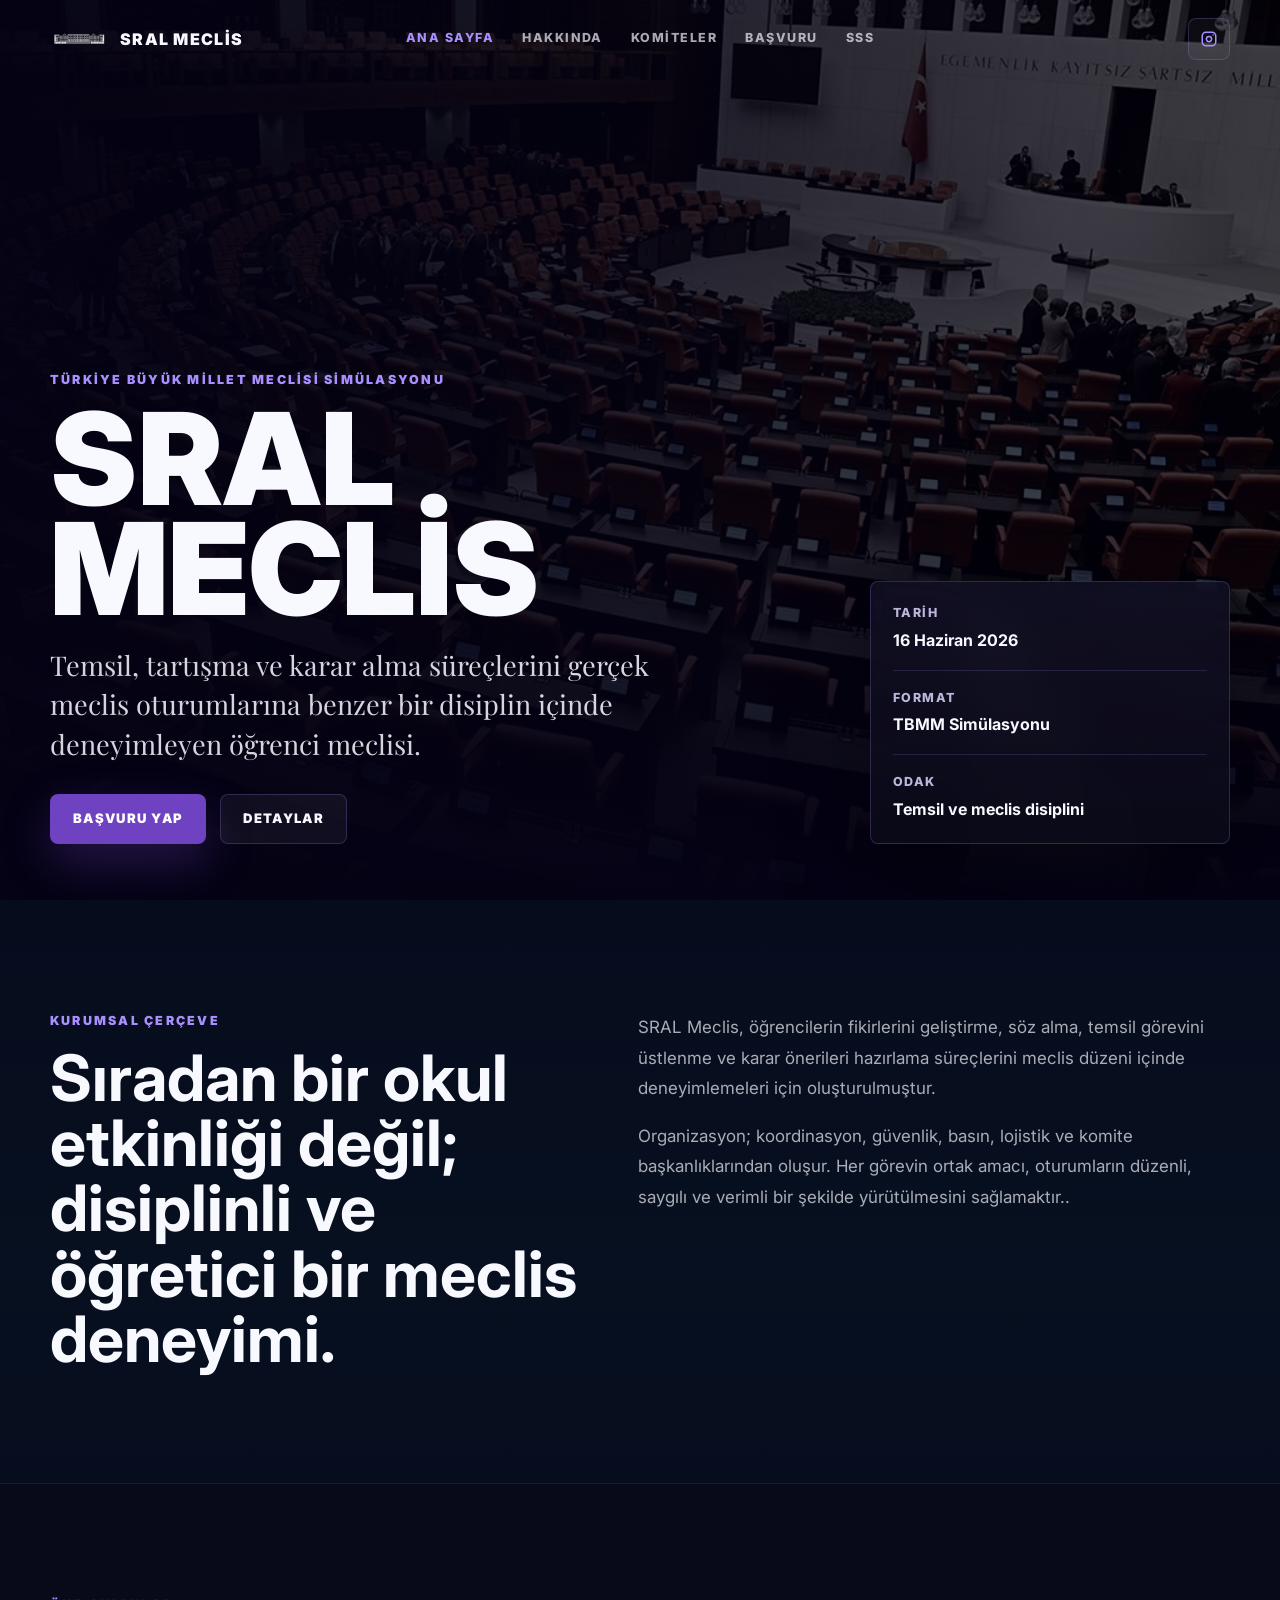
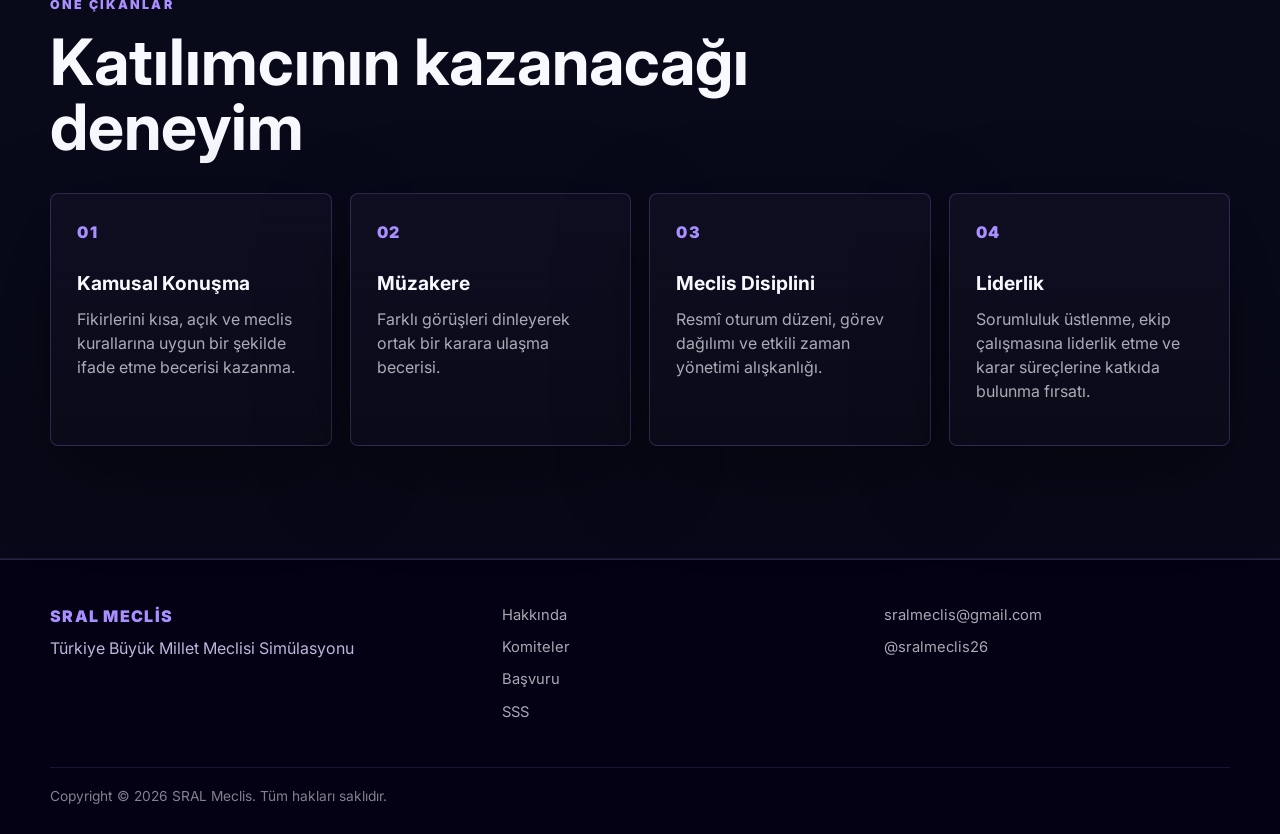
==== index.html @ aaeb4c35 "Replace contact email to sralmeclis@gmail.com across pages" ====
<!DOCTYPE html>
<html lang="tr">
  <head>
    <meta charset="UTF-8" />
    <meta name="viewport" content="width=device-width, initial-scale=1.0" />
    <title>SRAL Meclis | TBMM Simülasyonu</title>
    <meta name="description" content="SRAL Meclis öğrenci parlamenter yapılanması ve TBMM simülasyonu." />
    <link rel="preconnect" href="https://fonts.googleapis.com" />
    <link rel="preconnect" href="https://fonts.gstatic.com" crossorigin />
    <link href="https://fonts.googleapis.com/css2?family=Inter:wght@400;500;600;700;800;900&family=Playfair+Display:ital,wght@0,600;1,500&display=swap" rel="stylesheet" />
    <link rel="icon" href="/images/favicon.png" />
    <link rel="apple-touch-icon" href="/images/favicon.png" />
    <link rel="stylesheet" href="/styles.css" />
    <link rel="stylesheet" href="/mobile.css" media="(max-width: 760px)" />
  </head>
  <body class="home">
    <header class="site-header">
      <a class="brand" href="/anasayfa/" aria-label="SRAL Meclis ana sayfa">
        <img src="/images/logo.png" alt="" />
        <span>SRAL Meclis</span>
      </a>
      <nav class="desktop-nav" aria-label="Ana navigasyon">
        <a class="active" href="/anasayfa/">Ana Sayfa</a>
        <a href="/hakkinda/">Hakkında</a>
        <a href="/komiteler/">Komiteler</a>
        <a href="/basvuru/">Başvuru</a>
        <a href="/sik-sorulan/">SSS</a>
      </nav>
      <div class="header-actions">
        <a class="icon-link" href="https://instagram.com/sralmeclis26" target="_blank" rel="noopener noreferrer" aria-label="Instagram">
          <svg viewBox="0 0 24 24" aria-hidden="true"><rect x="3" y="3" width="18" height="18" rx="5"></rect><path d="M12 8.5a3.5 3.5 0 1 0 0 7 3.5 3.5 0 0 0 0-7z"></path><path d="M17.5 6.5h.01"></path></svg>
        </a>
        <button class="menu-toggle" type="button" aria-label="Menüyü aç" aria-expanded="false">
          <span></span><span></span>
        </button>
      </div>
      <nav class="mobile-nav" aria-label="Mobil navigasyon">
        <a class="active" href="/anasayfa/">Ana Sayfa</a>
        <a href="/hakkinda/">Hakkında</a>
        <a href="/komiteler/">Komiteler</a>
        <a href="/basvuru/">Başvuru</a>
        <a href="/sik-sorulan/">SSS</a>
      </nav>
    </header>

    <main>
      <section class="hero">
        <div class="hero-media" aria-hidden="true">
          <img src="/images/tbmm.png" alt="" />
        </div>
        <div class="container hero-grid">
          <div class="hero-copy">
            <p class="eyebrow">Türkiye Büyük Millet Meclisi Simülasyonu</p>
            <h1>SRAL Meclis</h1>
            <p class="hero-lead">Temsil, tartışma ve karar alma süreçlerini gerçek meclis oturumlarına benzer bir disiplin içinde deneyimleyen öğrenci meclisi.</p>
            <div class="hero-actions-row">
              <a class="btn primary" href="/basvuru/">Başvuru Yap</a>
              <a class="btn ghost" href="/hakkinda/">Detaylar</a>
            </div>
          </div>
          <aside class="event-panel" aria-label="Etkinlik bilgileri">
            <div>
              <span>Tarih</span>
              <strong>16 Haziran 2026</strong>
            </div>
            <div>
              <span>Format</span>
              <strong>TBMM Simülasyonu</strong>
            </div>
            <div>
              <span>Odak</span>
              <strong>Temsil ve meclis disiplini</strong>
            </div>
          </aside>
        </div>
      </section>

      <section class="section reveal">
        <div class="container split">
          <div>
            <p class="eyebrow">Kurumsal Çerçeve</p>
            <h2>Sıradan bir okul etkinliği değil; disiplinli ve öğretici bir meclis deneyimi.</h2>
          </div>
          <div class="prose">
            <p>SRAL Meclis, öğrencilerin fikirlerini geliştirme, söz alma, temsil görevini üstlenme ve karar önerileri hazırlama süreçlerini meclis düzeni içinde deneyimlemeleri için oluşturulmuştur.</p>
            <p>Organizasyon; koordinasyon, güvenlik, basın, lojistik ve komite başkanlıklarından oluşur. Her görevin ortak amacı, oturumların düzenli, saygılı ve verimli bir şekilde yürütülmesini sağlamaktır..</p>
          </div>
        </div>
      </section>

      <section class="section muted reveal">
        <div class="container">
          <div class="section-head">
            <p class="eyebrow">Öne Çıkanlar</p>
            <h2>Katılımcının kazanacağı deneyim</h2>
          </div>
          <div class="feature-grid">
            <article class="feature-card">
              <span>01</span>
              <h3>Kamusal Konuşma</h3>
              <p>Fikirlerini kısa, açık ve meclis kurallarına uygun bir şekilde ifade etme becerisi kazanma.</p>
            </article>
            <article class="feature-card">
              <span>02</span>
              <h3>Müzakere</h3>
              <p>Farklı görüşleri dinleyerek ortak bir karara ulaşma becerisi.</p>
            </article>
            <article class="feature-card">
              <span>03</span>
              <h3>Meclis Disiplini</h3>
              <p>Resmî oturum düzeni, görev dağılımı ve etkili zaman yönetimi alışkanlığı.</p>
            </article>
            <article class="feature-card">
              <span>04</span>
              <h3>Liderlik</h3>
              <p>Sorumluluk üstlenme, ekip çalışmasına liderlik etme ve karar süreçlerine katkıda bulunma fırsatı.</p>
            </article>
          </div>
        </div>
      </section>
    </main>

    <footer class="site-footer">
      <div class="container footer-grid">
        <div>
          <a class="footer-brand" href="/anasayfa/">SRAL Meclis</a>
          <p>Türkiye Büyük Millet Meclisi Simülasyonu</p>
        </div>
        <nav aria-label="Alt navigasyon">
          <a href="/hakkinda/">Hakkında</a>
          <a href="/komiteler/">Komiteler</a>
          <a href="/basvuru/">Başvuru</a>
          <a href="/sik-sorulan/">SSS</a>
        </nav>
        <div class="footer-contact">
            <a href="mailto:sralmeclis@gmail.com">sralmeclis@gmail.com</a>
          <a href="https://instagram.com/sralmeclis26" target="_blank" rel="noopener noreferrer">@sralmeclis26</a>
        </div>
      </div>
      <div class="container footer-bottom">Copyright © 2026 SRAL Meclis. Tüm hakları saklıdır.</div>
    </footer>
    <script src="/script.js"></script>
  </body>
</html>
---- styles.css ----
:root {
  --background: #040214;
  --surface: #0b0b19;
  --surface-strong: #111024;
  --foreground: #f8f8ff;
  --muted: #bdb6dc;
  --soft: rgba(248, 248, 255, 0.68);
  --primary: #6f42c1;
  --primary-light: #a98fff;
  --secondary: #071b3a;
  --border: rgba(169, 143, 255, 0.22);
  --shadow: 0 28px 90px rgba(0, 0, 0, 0.38);
}

* {
  box-sizing: border-box;
}

html {
  scroll-behavior: smooth;
}

@media (prefers-reduced-motion: no-preference) {
  html {
    scroll-behavior: smooth;
  }
}

body {
  margin: 0;
  min-height: 100vh;
  overflow-x: hidden;
  background:
    radial-gradient(circle at top left, rgba(111, 66, 193, 0.22), transparent 34rem),
    linear-gradient(180deg, #040214 0%, #071020 52%, #040214 100%);
  color: var(--foreground);
  font-family: "Inter", system-ui, -apple-system, BlinkMacSystemFont, "Segoe UI", sans-serif;
  line-height: 1.5;
}

body.loaded .hero-copy {
  animation: heroRise 820ms cubic-bezier(0.2, 0.8, 0.2, 1) both;
}

body.loaded .event-panel {
  animation: panelRise 900ms 120ms cubic-bezier(0.2, 0.8, 0.2, 1) both;
}

body.loaded .page-hero .container {
  animation: heroRise 700ms cubic-bezier(0.2, 0.8, 0.2, 1) both;
}

@keyframes heroRise {
  from {
    opacity: 0;
    transform: translateY(26px);
  }
  to {
    opacity: 1;
    transform: translateY(0);
  }
}

@keyframes panelRise {
  from {
    opacity: 0;
    transform: translateY(22px) scale(0.98);
  }
  to {
    opacity: 1;
    transform: translateY(0) scale(1);
  }
}

body::before {
  content: "";
  position: fixed;
  inset: 0;
  z-index: -1;
  pointer-events: none;
  opacity: 0.16;
  background-image:
    linear-gradient(rgba(248, 248, 255, 0.06) 1px, transparent 1px),
    linear-gradient(90deg, rgba(248, 248, 255, 0.06) 1px, transparent 1px);
  background-size: 48px 48px;
  mask-image: linear-gradient(to bottom, black, transparent 78%);
}

a {
  color: inherit;
  text-decoration: none;
}

img,
svg {
  display: block;
}

.container {
  width: min(100% - 40px, 1180px);
  margin: 0 auto;
}

.container.narrow {
  width: min(100% - 40px, 840px);
}

.site-header {
  position: fixed;
  inset: 0 0 auto;
  z-index: 50;
  min-height: 78px;
  display: grid;
  grid-template-columns: 1fr auto 1fr;
  align-items: center;
  gap: 24px;
  padding: 14px max(20px, calc((100vw - 1180px) / 2));
  border-bottom: 1px solid transparent;
  transition: background 180ms ease, border-color 180ms ease, box-shadow 180ms ease;
}

.site-header.scrolled,
.site-header.nav-open {
  background: rgba(4, 2, 20, 0.88);
  border-color: var(--border);
  box-shadow: 0 16px 40px rgba(0, 0, 0, 0.28);
  backdrop-filter: blur(18px);
}

.brand {
  display: inline-flex;
  align-items: center;
  gap: 12px;
  min-width: 0;
  font-weight: 900;
  letter-spacing: 0.08em;
  text-transform: uppercase;
}

.brand img {
  width: 58px;
  height: 34px;
  object-fit: contain;
}

.brand span {
  white-space: nowrap;
}

.desktop-nav {
  display: flex;
  align-items: center;
  gap: 28px;
}

.desktop-nav a,
.mobile-nav a {
  color: var(--soft);
  font-size: 0.78rem;
  font-weight: 800;
  letter-spacing: 0.12em;
  text-transform: uppercase;
  transition: color 160ms ease;
}

.desktop-nav a:hover,
.desktop-nav a.active,
.mobile-nav a:hover,
.mobile-nav a.active {
  color: var(--primary-light);
}

.header-actions {
  justify-self: end;
  display: flex;
  align-items: center;
  gap: 10px;
}

.icon-link,
.menu-toggle {
  width: 42px;
  height: 42px;
  display: grid;
  place-items: center;
  border: 1px solid var(--border);
  border-radius: 8px;
  background: rgba(255, 255, 255, 0.04);
  color: var(--primary-light);
}

.icon-link svg {
  width: 18px;
  height: 18px;
  fill: none;
  stroke: currentColor;
  stroke-width: 2;
  stroke-linecap: round;
  stroke-linejoin: round;
}

.menu-toggle {
  display: none;
  padding: 0;
  cursor: pointer;
}

.menu-toggle span {
  width: 18px;
  height: 2px;
  background: currentColor;
  transition: transform 180ms ease;
}

.menu-toggle.open span:first-child {
  transform: translateY(4px) rotate(45deg);
}

.menu-toggle.open span:last-child {
  transform: translateY(-4px) rotate(-45deg);
}

.mobile-nav {
  display: none;
}

.hero {
  position: relative;
  min-height: 100svh;
  display: grid;
  align-items: end;
  overflow: hidden;
  padding: 120px 0 56px;
}

.hero-media {
  position: absolute;
  inset: 0;
  z-index: -1;
}

.hero-media img {
  width: 100%;
  height: 100%;
  object-fit: cover;
  filter: saturate(0.65) brightness(0.48) contrast(1.08);
}

.hero-media::after {
  content: "";
  position: absolute;
  inset: 0;
  background:
    linear-gradient(90deg, rgba(4, 2, 20, 0.96) 0%, rgba(4, 2, 20, 0.7) 46%, rgba(4, 2, 20, 0.38) 100%),
    linear-gradient(0deg, #040214 0%, transparent 40%);
}

.hero-grid {
  display: grid;
  grid-template-columns: minmax(0, 1fr) 360px;
  gap: 48px;
  align-items: end;
}

.hero-copy {
  max-width: 790px;
}

.eyebrow {
  margin: 0 0 14px;
  color: var(--primary-light);
  font-size: 0.78rem;
  font-weight: 900;
  letter-spacing: 0.18em;
  text-transform: uppercase;
  overflow-wrap: anywhere;
}

h1,
h2,
h3,
p {
  margin-top: 0;
}

h1 {
  margin-bottom: 22px;
  font-size: clamp(3.8rem, 10vw, 8.5rem);
  line-height: 0.86;
  font-weight: 900;
  letter-spacing: 0;
  text-transform: uppercase;
}

.hero-lead {
  max-width: 680px;
  margin-bottom: 30px;
  color: rgba(248, 248, 255, 0.86);
  font-family: "Playfair Display", Georgia, serif;
  font-size: clamp(1.25rem, 2.4vw, 1.7rem);
  line-height: 1.45;
}

.hero-actions-row {
  display: flex;
  flex-wrap: wrap;
  gap: 14px;
}

.btn {
  min-height: 50px;
  display: inline-flex;
  align-items: center;
  justify-content: center;
  padding: 0 22px;
  border: 1px solid transparent;
  border-radius: 8px;
  font-size: 0.82rem;
  font-weight: 900;
  letter-spacing: 0.1em;
  text-transform: uppercase;
  transition: transform 160ms ease, border-color 160ms ease, background 160ms ease;
}

.btn:hover {
  transform: translateY(-2px);
}

.btn.primary {
  background: var(--primary);
  color: white;
  box-shadow: 0 18px 48px rgba(111, 66, 193, 0.32);
}

.btn.ghost {
  border-color: var(--border);
  color: var(--foreground);
  background: rgba(255, 255, 255, 0.05);
}

.event-panel,
.feature-card,
.role-card,
.committee-card,
.application-card,
.faq-list details {
  border: 1px solid var(--border);
  border-radius: 8px;
  background: linear-gradient(180deg, rgba(17, 16, 36, 0.82), rgba(11, 11, 25, 0.82));
  box-shadow: var(--shadow);
}

.event-panel {
  padding: 22px;
  display: grid;
  gap: 18px;
  backdrop-filter: blur(16px);
}

.event-panel div {
  padding-bottom: 18px;
  border-bottom: 1px solid rgba(169, 143, 255, 0.16);
}

.event-panel div:last-child {
  padding-bottom: 0;
  border-bottom: 0;
}

.event-panel span {
  display: block;
  margin-bottom: 5px;
  color: var(--muted);
  font-size: 0.78rem;
  font-weight: 800;
  letter-spacing: 0.12em;
  text-transform: uppercase;
}

.event-panel strong {
  font-size: 1rem;
}

.page {
  padding-top: 78px;
}

.page-hero {
  padding: clamp(86px, 13vw, 140px) 0 clamp(54px, 9vw, 92px);
  background:
    linear-gradient(120deg, rgba(7, 27, 58, 0.72), rgba(4, 2, 20, 0.96)),
    radial-gradient(circle at 80% 20%, rgba(111, 66, 193, 0.32), transparent 30rem);
  border-bottom: 1px solid var(--border);
}

.page-hero.compact {
  padding-bottom: 68px;
}

.about-hero {
  padding: 92px 0 64px;
}

.about-hero-grid {
  display: grid;
  grid-template-columns: minmax(0, 1.1fr) minmax(300px, 0.65fr);
  gap: 44px;
  align-items: end;
}

.page-hero h1 {
  max-width: 960px;
  margin-bottom: 0;
  font-size: clamp(2.6rem, 7vw, 5.7rem);
  line-height: 0.96;
}

.about-hero h1 {
  max-width: 760px;
  font-size: clamp(2.65rem, 5.8vw, 5rem);
}

.page-hero p:not(.eyebrow) {
  max-width: 700px;
  margin: 22px 0 0;
  color: var(--soft);
  font-size: 1.08rem;
}

.hero-note {
  padding: 22px;
  border: 1px solid var(--border);
  border-radius: 8px;
  background: rgba(11, 11, 25, 0.58);
  backdrop-filter: blur(16px);
}

.hero-note p {
  margin: 0;
  color: rgba(248, 248, 255, 0.78);
  font-size: 1rem;
  line-height: 1.7;
}

.mini-stats {
  display: grid;
  grid-template-columns: repeat(3, 1fr);
  gap: 8px;
  margin-top: 18px;
}

.mini-stats span {
  display: grid;
  min-height: 40px;
  place-items: center;
  border: 1px solid rgba(169, 143, 255, 0.18);
  border-radius: 8px;
  color: var(--primary-light);
  background: rgba(111, 66, 193, 0.08);
  font-size: 0.72rem;
  font-weight: 900;
  letter-spacing: 0.1em;
  text-transform: uppercase;
}

.section {
  padding: clamp(70px, 10vw, 112px) 0;
}

.section.muted {
  background: rgba(11, 11, 25, 0.72);
  border-block: 1px solid rgba(169, 143, 255, 0.12);
}

.split {
  display: grid;
  grid-template-columns: minmax(0, 0.9fr) minmax(320px, 1fr);
  gap: 56px;
  align-items: start;
}

.split h2,
.section-head h2 {
  margin-bottom: 0;
  font-size: clamp(2rem, 5vw, 4rem);
  line-height: 1.02;
  letter-spacing: 0;
}

.section-head {
  max-width: 760px;
  margin-bottom: 34px;
}

.prose p {
  color: var(--soft);
  font-size: 1.06rem;
  line-height: 1.8;
}

.prose p:last-child {
  margin-bottom: 0;
}

.feature-grid,
.role-grid,
.committee-grid,
.application-grid {
  display: grid;
  gap: 18px;
}

.feature-grid {
  grid-template-columns: repeat(4, 1fr);
}

.role-grid {
  grid-template-columns: repeat(3, 1fr);
}

.committee-grid,
.application-grid {
  grid-template-columns: repeat(2, 1fr);
}

.feature-card,
.role-card,
.committee-card,
.application-card {
  padding: 26px;
}

.feature-card span,
.role-card span,
.committee-card span {
  display: inline-flex;
  margin-bottom: 28px;
  color: var(--primary-light);
  font-weight: 900;
  letter-spacing: 0.12em;
}

.feature-card h3,
.role-card h3,
.committee-card h2,
.application-card h2 {
  margin-bottom: 12px;
  font-size: 1.2rem;
  line-height: 1.2;
}

.committee-card h2,
.application-card h2 {
  font-size: clamp(1.45rem, 3vw, 2.25rem);
}

.feature-card p,
.role-card p,
.committee-card p,
.application-card p,
.application-card li,
.faq-list p {
  color: var(--soft);
}

.application-card {
  min-height: 440px;
  display: flex;
  flex-direction: column;
  align-items: flex-start;
}

.application-card ul {
  width: 100%;
  margin: 18px 0 28px;
  padding: 0;
  list-style: none;
  display: grid;
  gap: 10px;
}

.application-card li {
  padding: 11px 0;
  border-bottom: 1px solid rgba(169, 143, 255, 0.14);
}

.application-card .btn {
  margin-top: auto;
}

.faq-list {
  display: grid;
  gap: 14px;
}

.faq-list details {
  padding: 0 22px;
  box-shadow: none;
}

.faq-list summary {
  cursor: pointer;
  padding: 22px 36px 22px 0;
  list-style: none;
  color: var(--foreground);
  font-weight: 800;
  position: relative;
}

.faq-list summary::-webkit-details-marker {
  display: none;
}

.faq-list summary::after {
  content: "+";
  position: absolute;
  right: 0;
  top: 50%;
  transform: translateY(-50%);
  color: var(--primary-light);
  font-size: 1.4rem;
}

.faq-list details[open] summary::after {
  content: "-";
}

.faq-list p {
  margin: 0;
  padding: 0 0 22px;
  line-height: 1.75;
}

.site-footer {
  border-top: 1px solid var(--border);
  background: rgba(4, 2, 20, 0.94);
}

.footer-grid {
  padding: 44px 0;
  display: grid;
  grid-template-columns: 1.2fr 1fr 1fr;
  gap: 36px;
}

.footer-brand {
  display: inline-block;
  margin-bottom: 8px;
  color: var(--primary-light);
  font-weight: 900;
  letter-spacing: 0.08em;
  text-transform: uppercase;
}

.site-footer p {
  margin-bottom: 0;
  color: var(--muted);
}

.site-footer nav,
.footer-contact {
  display: grid;
  gap: 10px;
  align-content: start;
}

.site-footer a:not(.footer-brand) {
  color: var(--soft);
  font-size: 0.92rem;
}

.site-footer a:hover {
  color: var(--primary-light);
}

.footer-bottom {
  padding: 18px 0 28px;
  border-top: 1px solid rgba(169, 143, 255, 0.14);
  color: rgba(248, 248, 255, 0.52);
  font-size: 0.86rem;
}

.js .reveal {
  opacity: 0;
  transform: translateY(24px);
  transition: opacity 680ms ease, transform 680ms ease;
}

.js .reveal.is-visible {
  opacity: 1;
  transform: translateY(0);
}

.feature-card,
.role-card,
.committee-card,
.application-card,
.faq-list details {
  transition:
    transform 180ms ease,
    border-color 180ms ease,
    background 180ms ease,
    box-shadow 180ms ease;
}

.feature-card:hover,
.role-card:hover,
.committee-card:hover,
.application-card:hover,
.faq-list details:hover {
  transform: translateY(-4px);
  border-color: rgba(169, 143, 255, 0.46);
  background: linear-gradient(180deg, rgba(23, 20, 48, 0.9), rgba(11, 11, 25, 0.86));
}

@media (prefers-reduced-motion: reduce) {
  *,
  *::before,
  *::after {
    animation-duration: 1ms !important;
    scroll-behavior: auto !important;
    transition-duration: 1ms !important;
  }

  .js .reveal {
    opacity: 1;
    transform: none;
  }
}

@media (max-width: 980px) {
  .site-header {
    grid-template-columns: 1fr auto;
  }

  .desktop-nav {
    display: none;
  }

  .menu-toggle {
    display: grid;
  }

  .mobile-nav {
    position: fixed;
    inset: 78px 0 auto;
    display: grid;
    gap: 2px;
    padding: 12px 20px 20px;
    background: rgba(4, 2, 20, 0.96);
    border-bottom: 1px solid var(--border);
    backdrop-filter: blur(18px);
    opacity: 0;
    transform: translateY(-10px);
    pointer-events: none;
    transition: opacity 180ms ease, transform 180ms ease;
  }

  .mobile-nav.open {
    opacity: 1;
    transform: translateY(0);
    pointer-events: auto;
  }

  .mobile-nav a {
    padding: 14px 0;
  }

  .hero-grid,
  .split,
  .feature-grid,
  .role-grid,
  .committee-grid,
  .application-grid,
  .footer-grid {
    grid-template-columns: 1fr;
  }

  .hero {
    align-items: center;
  }

  .event-panel {
    max-width: 520px;
  }
}

@media (max-width: 620px) {
  .container,
  .container.narrow {
    width: auto;
    margin-left: 14px;
    margin-right: 14px;
  }

  .site-header {
    min-height: 70px;
    padding-block: 12px;
  }

  .brand img {
    width: 46px;
    height: 28px;
  }

  .brand span {
    font-size: 0.86rem;
  }

  .mobile-nav {
    inset-block-start: 70px;
  }

  .hero {
    min-height: 760px;
    padding-top: 100px;
  }

  .hero-grid,
  .hero-copy,
  .hero-lead {
    width: 100%;
    max-width: 100%;
  }

  h1 {
    font-size: clamp(3.1rem, 17vw, 5rem);
  }

  .eyebrow {
    font-size: 0.68rem;
    letter-spacing: 0.11em;
    line-height: 1.6;
  }

  .hero-lead {
    font-size: 1.08rem;
    line-height: 1.52;
  }

  .page {
    padding-top: 70px;
  }

  .page-hero h1 {
    font-size: clamp(2.35rem, 13vw, 4rem);
  }

  .hero-actions-row,
  .btn {
    width: 100%;
  }

  .feature-card,
  .role-card,
  .committee-card,
  .application-card {
    padding: 22px;
  }
}
---- mobile.css ----
html {
  scroll-padding-top: 76px;
}

body {
  background:
    radial-gradient(circle at 50% -8rem, rgba(111, 66, 193, 0.34), transparent 18rem),
    linear-gradient(180deg, #040214 0%, #071125 44%, #040214 100%);
}

body::before {
  opacity: 0.11;
  background-size: 34px 34px;
}

.container,
.container.narrow {
  width: calc(100vw - 28px);
  max-width: calc(100vw - 28px);
  margin-left: auto;
  margin-right: auto;
}

.site-header {
  min-height: 66px;
  grid-template-columns: 1fr auto;
  gap: 12px;
  padding: 10px 12px;
  background: rgba(4, 2, 20, 0.74);
  border-bottom: 1px solid rgba(169, 143, 255, 0.14);
  backdrop-filter: blur(18px);
}

.site-header.scrolled,
.site-header.nav-open {
  background: rgba(4, 2, 20, 0.94);
}

.brand {
  gap: 9px;
  letter-spacing: 0.04em;
}

.brand img {
  width: 52px;
  height: 30px;
}

.brand span {
  max-width: 150px;
  font-size: 0.9rem;
  line-height: 1;
}

.desktop-nav {
  display: none;
}

.header-actions {
  gap: 8px;
}

.icon-link,
.menu-toggle {
  width: 42px;
  height: 42px;
  border-radius: 8px;
  background: rgba(255, 255, 255, 0.06);
}

.menu-toggle {
  display: grid;
}

.mobile-nav {
  position: fixed;
  inset: 66px 10px auto;
  display: grid;
  gap: 4px;
  padding: 10px;
  border: 1px solid var(--border);
  border-radius: 8px;
  background: rgba(8, 6, 28, 0.96);
  box-shadow: 0 24px 70px rgba(0, 0, 0, 0.46);
  backdrop-filter: blur(20px);
  opacity: 0;
  transform: translateY(-10px) scale(0.98);
  pointer-events: none;
  transition: opacity 180ms ease, transform 180ms ease;
}

.mobile-nav.open {
  opacity: 1;
  transform: translateY(0) scale(1);
  pointer-events: auto;
}

.mobile-nav a {
  min-height: 48px;
  display: flex;
  align-items: center;
  padding: 0 12px;
  border-radius: 8px;
  color: rgba(248, 248, 255, 0.76);
  font-size: 0.78rem;
}

.mobile-nav a.active {
  color: white;
  background: rgba(111, 66, 193, 0.22);
}

.hero {
  min-height: 100svh;
  align-items: end;
  padding: 88px 0 22px;
}

.hero-media img {
  object-position: 63% center;
  filter: saturate(0.72) brightness(0.5) contrast(1.1);
}

.hero-media::after {
  background:
    linear-gradient(180deg, rgba(4, 2, 20, 0.18) 0%, rgba(4, 2, 20, 0.5) 28%, rgba(4, 2, 20, 0.94) 78%, #040214 100%),
    linear-gradient(90deg, rgba(4, 2, 20, 0.9), rgba(4, 2, 20, 0.16));
}

.hero-grid {
  display: grid;
  grid-template-columns: 1fr;
  gap: 18px;
  width: auto;
}

.hero-copy,
.hero-lead {
  max-width: 100%;
}

.hero-copy,
.page-hero,
.section,
.site-footer {
  overflow-x: clip;
}

h1,
h2,
h3,
p,
summary,
strong {
  overflow-wrap: anywhere;
}

.eyebrow {
  margin-bottom: 10px;
  font-size: 0.64rem;
  line-height: 1.55;
  letter-spacing: 0.1em;
}

h1 {
  margin-bottom: 16px;
  font-size: clamp(3.18rem, 17.2vw, 4.85rem);
  line-height: 0.84;
}

.hero-lead {
  margin-bottom: 20px;
  font-size: clamp(1.02rem, 5vw, 1.22rem);
  line-height: 1.46;
}

.hero-actions-row {
  display: grid;
  gap: 10px;
}

.btn {
  width: 100%;
  min-height: 52px;
  border-radius: 8px;
  font-size: 0.78rem;
  letter-spacing: 0.08em;
}

.btn:hover {
  transform: none;
}

.event-panel {
  padding: 18px;
  gap: 14px;
  border-radius: 8px;
  background: rgba(10, 8, 30, 0.86);
  backdrop-filter: blur(16px);
}

.event-panel div {
  padding-bottom: 14px;
}

.event-panel span {
  font-size: 0.7rem;
}

.event-panel strong {
  font-size: 0.98rem;
}

.page {
  padding-top: 66px;
}

.page-hero,
.page-hero.compact,
.about-hero {
  padding: 44px 0 30px;
  background:
    linear-gradient(150deg, rgba(7, 27, 58, 0.7), rgba(4, 2, 20, 0.98)),
    radial-gradient(circle at 100% 0%, rgba(111, 66, 193, 0.28), transparent 15rem);
}

.page-hero h1,
.about-hero h1 {
  font-size: clamp(1.72rem, 8.2vw, 2.34rem);
  line-height: 1;
}

.page-hero p:not(.eyebrow) {
  margin-top: 14px;
  font-size: 0.96rem;
  line-height: 1.62;
}

.about-hero-grid {
  display: grid;
  grid-template-columns: 1fr;
  gap: 18px;
}

.hero-note {
  padding: 16px;
  border-radius: 8px;
}

.hero-note p {
  font-size: 0.94rem;
  line-height: 1.62;
}

.mini-stats {
  grid-template-columns: repeat(3, minmax(0, 1fr));
  gap: 6px;
  margin-top: 14px;
}

.mini-stats span {
  min-height: 36px;
  font-size: 0.62rem;
  letter-spacing: 0.06em;
}

.section {
  padding: 48px 0;
}

.section.muted {
  background: rgba(11, 11, 25, 0.52);
}

.split,
.feature-grid,
.role-grid,
.committee-grid,
.application-grid,
.footer-grid {
  grid-template-columns: 1fr;
  gap: 14px;
}

.split h2,
.section-head h2 {
  font-size: clamp(1.58rem, 8.2vw, 2.26rem);
  line-height: 1.04;
}

.section-head {
  margin-bottom: 18px;
}

.prose p {
  font-size: 0.98rem;
  line-height: 1.72;
}

.feature-card,
.role-card,
.committee-card,
.application-card {
  padding: 18px;
  border-radius: 8px;
  box-shadow: 0 16px 50px rgba(0, 0, 0, 0.26);
}

.feature-card span,
.role-card span,
.committee-card span {
  margin-bottom: 16px;
  font-size: 0.78rem;
}

.feature-card h3,
.role-card h3,
.committee-card h2,
.application-card h2 {
  font-size: 1.12rem;
}

.committee-card h2,
.application-card h2 {
  font-size: clamp(1.3rem, 7vw, 1.82rem);
}

.feature-card p,
.role-card p,
.committee-card p,
.application-card p,
.application-card li,
.faq-list p {
  font-size: 0.94rem;
  line-height: 1.62;
}

.application-card {
  min-height: 0;
}

.application-card ul {
  margin: 12px 0 20px;
}

.application-card li {
  padding: 10px 0;
}

.faq-list {
  gap: 10px;
}

.faq-list details {
  padding: 0 16px;
  border-radius: 8px;
}

.faq-list summary {
  padding: 18px 32px 18px 0;
  font-size: 0.96rem;
  line-height: 1.35;
}

.site-footer {
  padding-bottom: env(safe-area-inset-bottom);
}

.footer-grid {
  padding: 34px 0 24px;
}

.site-footer nav,
.footer-contact {
  gap: 8px;
}

.footer-bottom {
  padding: 16px 0 24px;
  line-height: 1.5;
}

.js .reveal {
  transform: translateY(18px);
  transition-duration: 520ms;
}

body.loaded .hero-copy {
  animation: mobileSlideIn 420ms cubic-bezier(0.2, 0.8, 0.2, 1) both;
}

body.loaded .event-panel {
  animation: mobileSlideIn 460ms 70ms cubic-bezier(0.2, 0.8, 0.2, 1) both;
}

body.loaded .page-hero .container {
  animation: none;
}

@keyframes mobileSlideIn {
  from {
    opacity: 1;
    transform: translateY(12px);
  }
  to {
    opacity: 1;
    transform: translateY(0);
  }
}
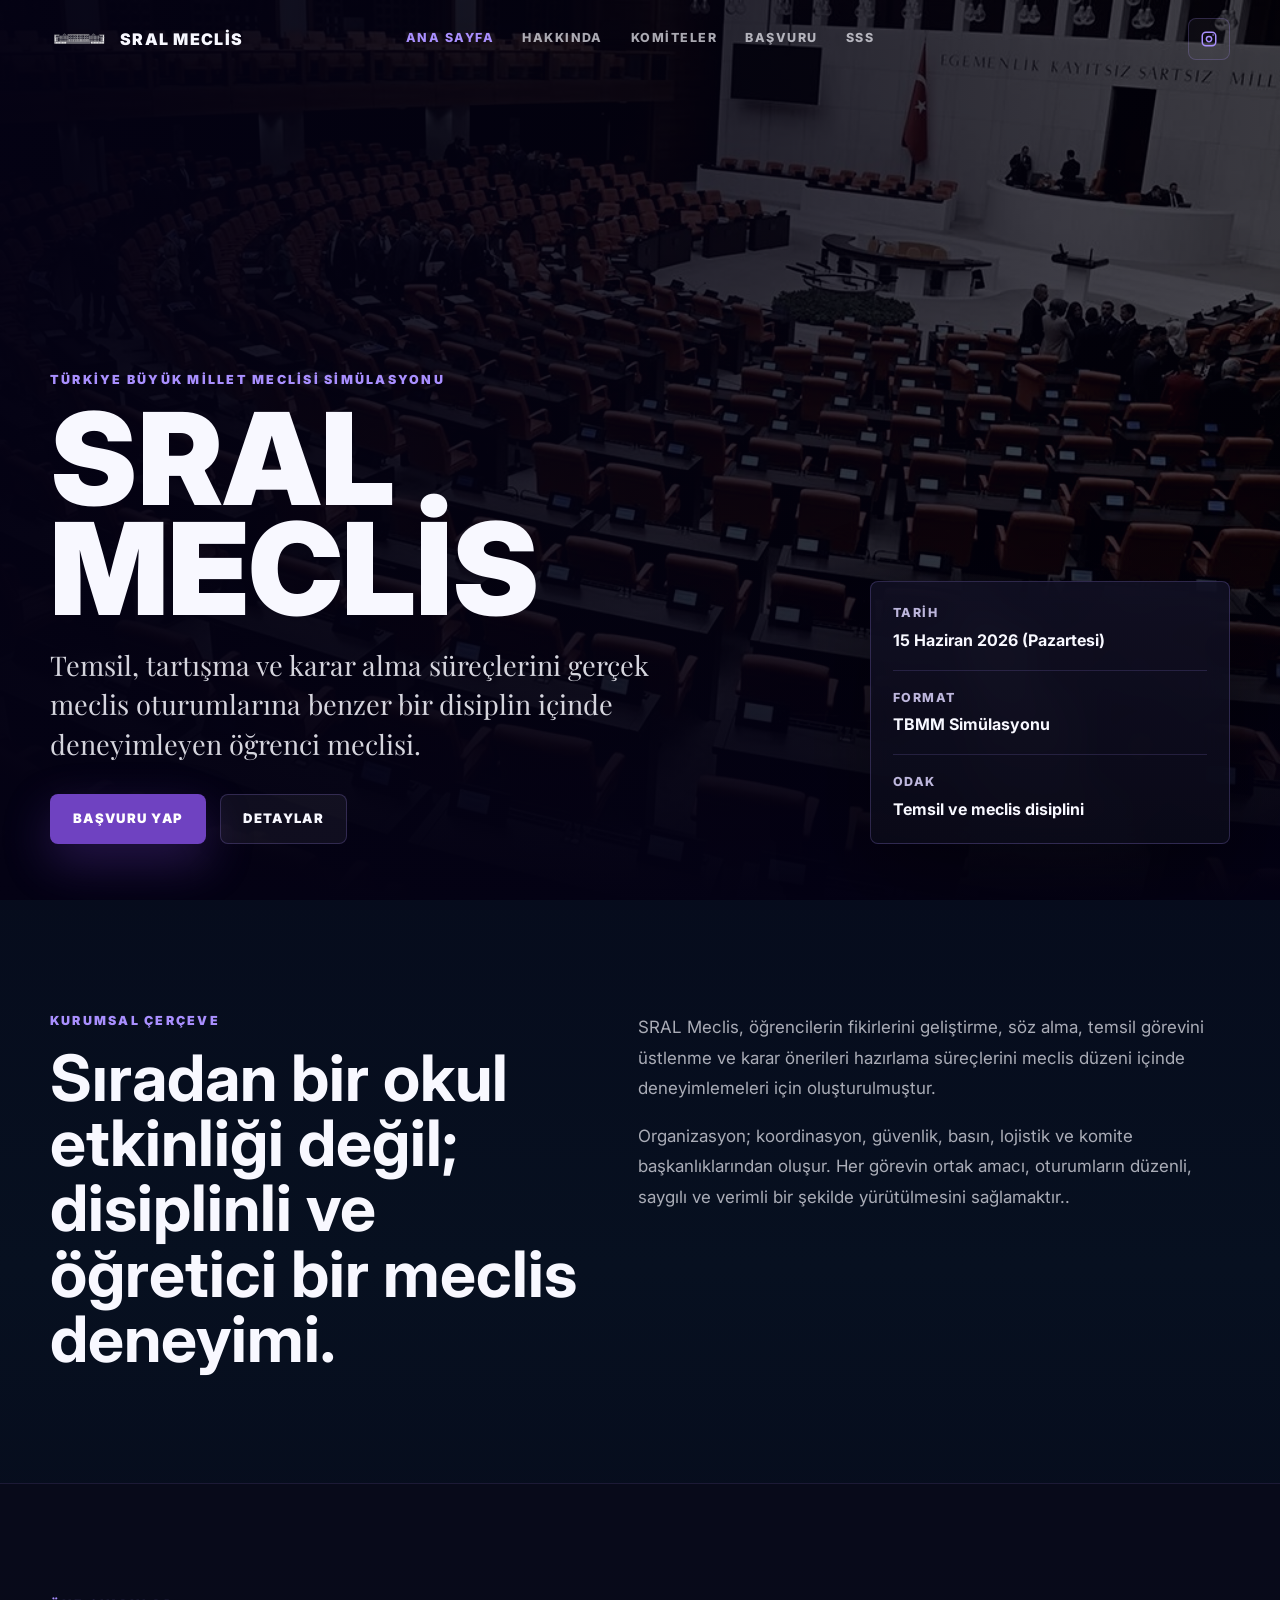
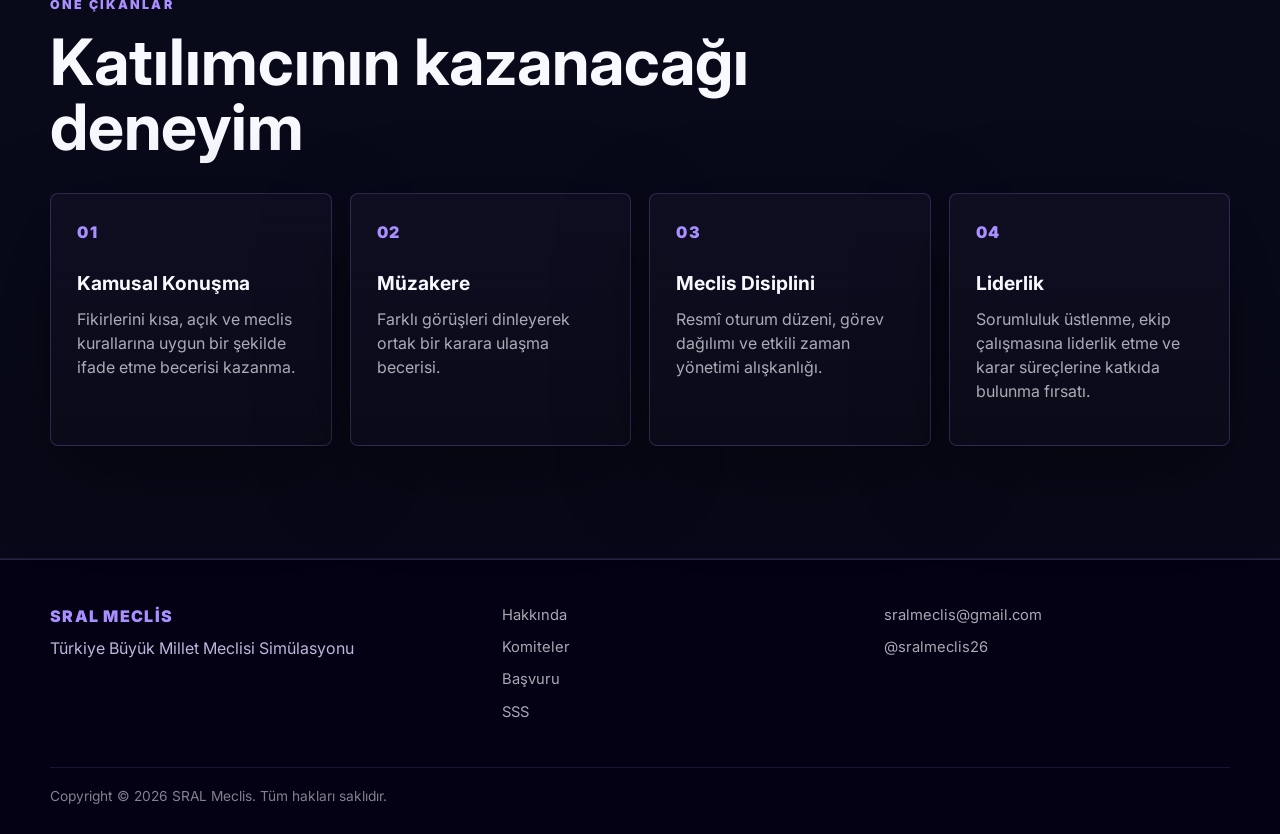
==== commit 0a1a1333: "Move event date to 15 Haziran 2026 (Pazartesi) across pages" ====
--- a/index.html
+++ b/index.html
@@ -61,7 +61,7 @@
           <aside class="event-panel" aria-label="Etkinlik bilgileri">
             <div>
               <span>Tarih</span>
-              <strong>16 Haziran 2026</strong>
+              <strong>15 Haziran 2026 (Pazartesi)</strong>
             </div>
             <div>
               <span>Format</span>
--- a/styles.css
+++ b/styles.css
@@ -350,6 +350,45 @@
   box-shadow: var(--shadow);
 }
 
+/* Background image layer for committee cards. Put image path in inline style as:
+   style="--bg-image: url('/images/your-image.jpg')" on the .committee-card element */
+.committee-card {
+  position: relative;
+  overflow: hidden;
+}
+.committee-card::before {
+  content: "";
+  position: absolute;
+  inset: 0;
+  background-image: var(--bg-image);
+  background-size: cover;
+  background-position: center;
+  background-repeat: no-repeat;
+  filter: blur(10px) saturate(0.9) brightness(0.6);
+  transform: scale(1.06);
+  transition: filter 260ms ease, transform 260ms ease;
+  z-index: 0;
+  pointer-events: none;
+}
+.committee-card::after {
+  /* subtle dark overlay so text stays legible */
+  content: "";
+  position: absolute;
+  inset: 0;
+  background: linear-gradient(180deg, rgba(4,2,20,0.32), rgba(4,2,20,0.6));
+  z-index: 1;
+  pointer-events: none;
+}
+.committee-card > * {
+  position: relative;
+  z-index: 2;
+}
+.committee-card:hover::before {
+  filter: blur(4px) saturate(1) brightness(0.78);
+  transform: scale(1.02);
+}
+
+
 .event-panel {
   padding: 22px;
   display: grid;
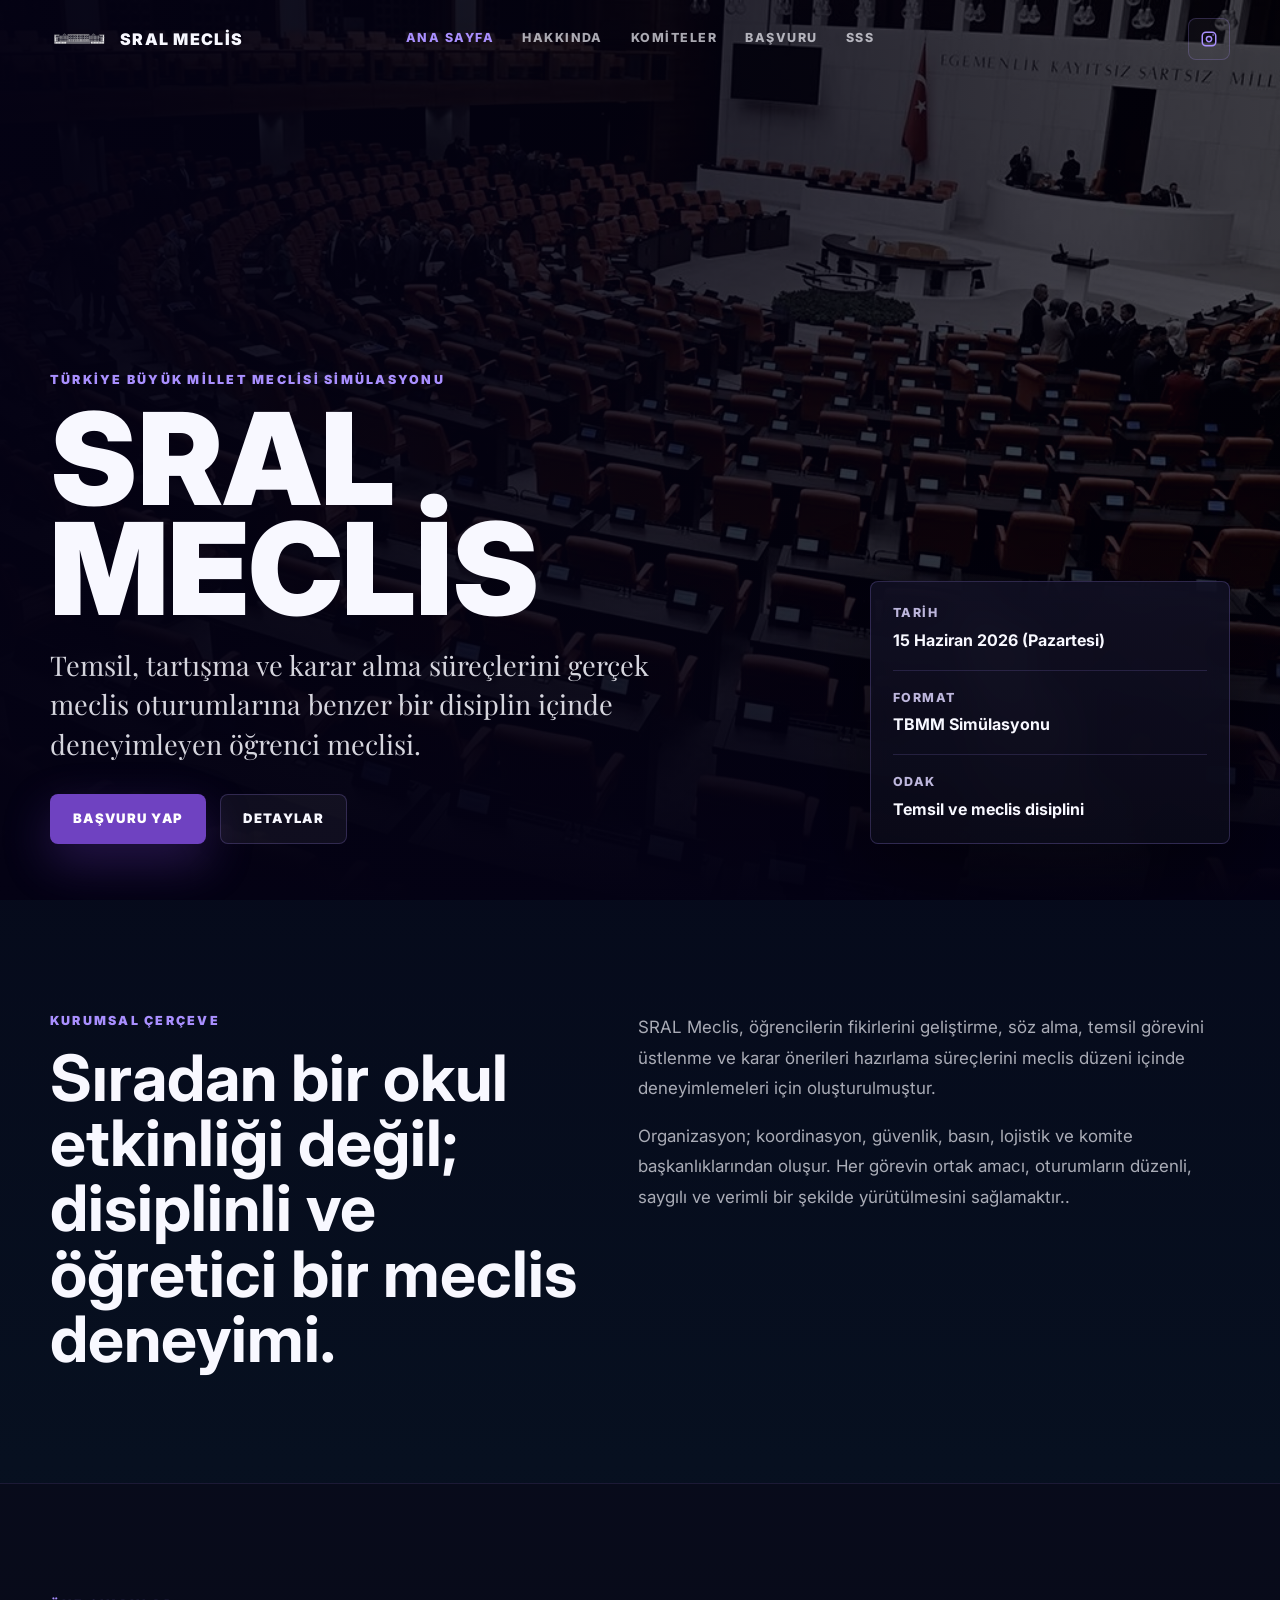
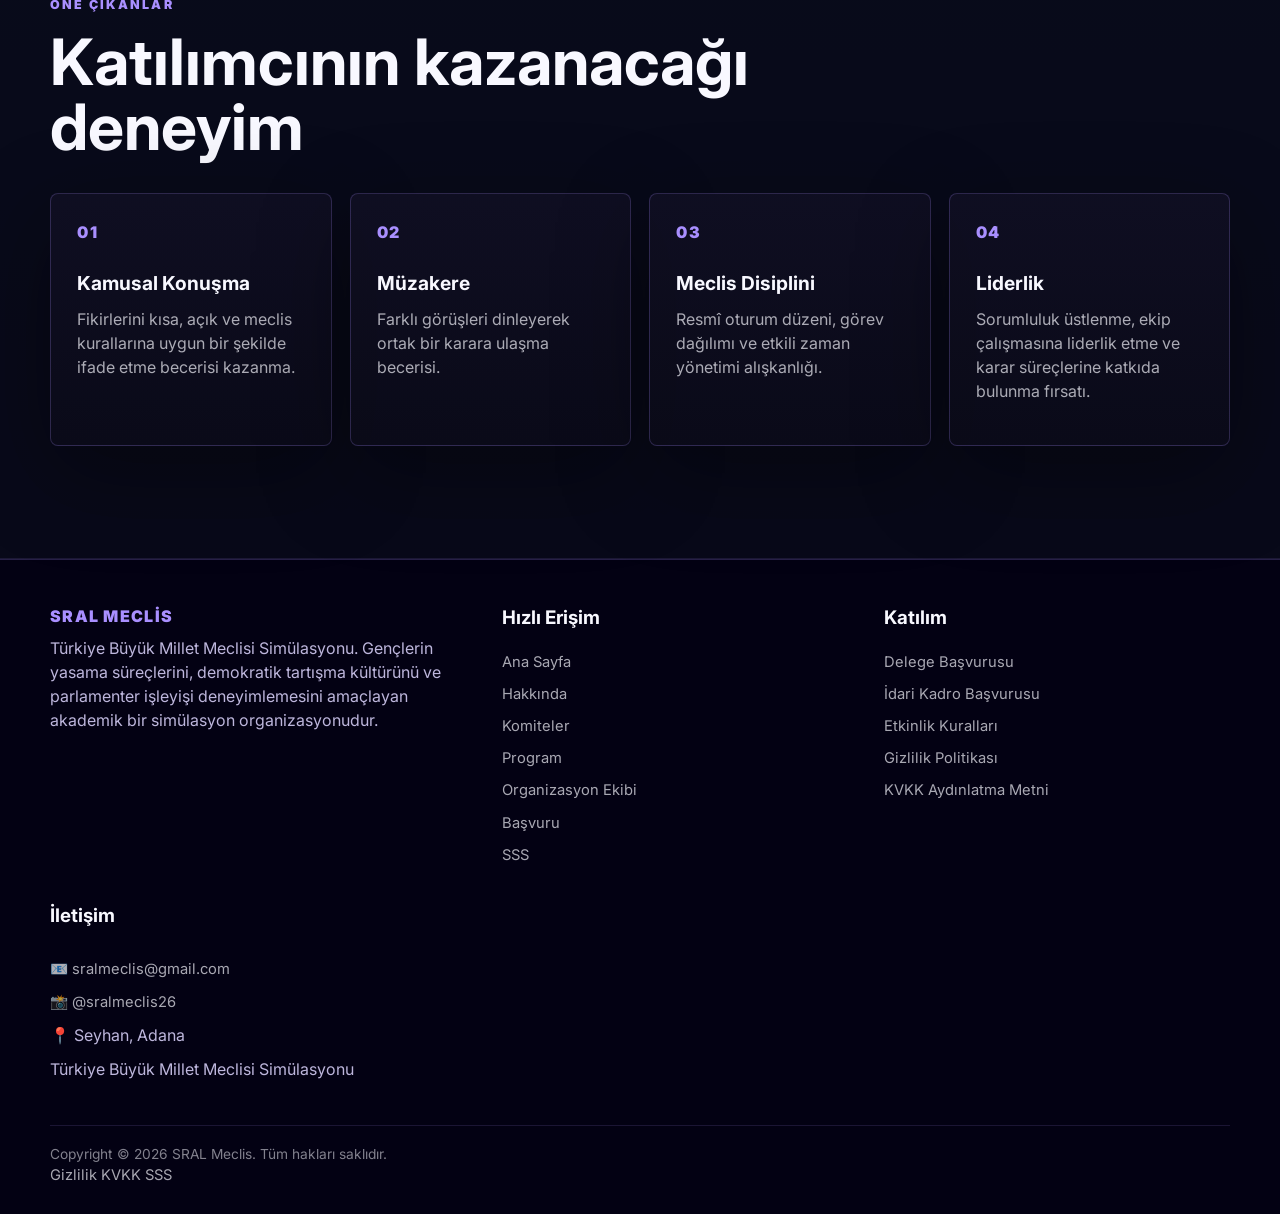
==== commit d2e44e00: "form update" ====
--- a/index.html
+++ b/index.html
@@ -12,6 +12,45 @@
     <link rel="apple-touch-icon" href="/images/favicon.png" />
     <link rel="stylesheet" href="/styles.css" />
     <link rel="stylesheet" href="/mobile.css" media="(max-width: 760px)" />
+    <!-- SEO: Open Graph, Twitter Card, canonical, JSON-LD (production domain: sralmeclis.com.tr) -->
+    <meta name="robots" content="index,follow" />
+    <link rel="canonical" href="https://sralmeclis.com.tr/" />
+    <meta property="og:locale" content="tr_TR" />
+    <meta property="og:type" content="website" />
+    <meta property="og:site_name" content="SRAL Meclis" />
+    <meta property="og:title" content="SRAL Meclis | TBMM Simülasyonu" />
+    <meta property="og:description" content="SRAL Meclis öğrenci parlamenter yapılanması ve TBMM simülasyonu." />
+    <meta property="og:url" content="https://sralmeclis.com.tr/" />
+    <meta property="og:image" content="https://sralmeclis.com.tr/images/og-default.svg" />
+    <meta name="twitter:card" content="summary_large_image" />
+    <meta name="twitter:site" content="@sralmeclis26" />
+    <meta name="twitter:title" content="SRAL Meclis | TBMM Simülasyonu" />
+    <meta name="twitter:description" content="SRAL Meclis öğrenci parlamenter yapılanması ve TBMM simülasyonu." />
+    <link rel="alternate" href="https://sralmeclis.com.tr/" hreflang="tr" />
+    <meta name="keywords" content="SRAL Meclis, TBMM simülasyonu, öğrenci meclisi, temsil, müzakere, komiteler" />
+    <meta name="theme-color" content="#040214" />
+    <script type="application/ld+json">
+    {
+      "@context": "https://schema.org",
+      "@graph": [
+        {
+          "@type": "Organization",
+          "@id": "https://sralmeclis.com.tr/#organization",
+          "name": "SRAL Meclis",
+          "url": "https://sralmeclis.com.tr/",
+          "logo": "https://sralmeclis.com.tr/images/logo.png",
+          "sameAs": ["https://instagram.com/sralmeclis26"]
+        },
+        {
+          "@type": "WebSite",
+          "@id": "https://sralmeclis.com.tr/#website",
+          "url": "https://sralmeclis.com.tr/",
+          "name": "SRAL Meclis",
+          "publisher": {"@id": "https://sralmeclis.com.tr/#organization"}
+        }
+      ]
+    }
+    </script>
   </head>
   <body class="home">
     <header class="site-header">
@@ -122,23 +161,84 @@
 
     <footer class="site-footer">
       <div class="container footer-grid">
+
+        <!-- Marka -->
+        <div class="footer-section">
+          <a class="footer-brand" href="/anasayfa/">
+            SRAL Meclis
+          </a>
+          <p>
+            Türkiye Büyük Millet Meclisi Simülasyonu. Gençlerin yasama süreçlerini,
+            demokratik tartışma kültürünü ve parlamenter işleyişi deneyimlemesini
+            amaçlayan akademik bir simülasyon organizasyonudur.
+          </p>
+        </div>
+
+        <!-- Hızlı Erişim -->
+        <div class="footer-section">
+          <h3>Hızlı Erişim</h3>
+          <nav aria-label="Alt navigasyon">
+            <a href="/anasayfa/">Ana Sayfa</a>
+            <a href="/hakkinda/">Hakkında</a>
+            <a href="/komiteler/">Komiteler</a>
+            <a href="/program/">Program</a>
+            <a href="/ekip/">Organizasyon Ekibi</a>
+            <a href="/basvuru/">Başvuru</a>
+            <a href="/sik-sorulan/">SSS</a>
+          </nav>
+        </div>
+
+        <!-- Katılım -->
+        <div class="footer-section">
+          <h3>Katılım</h3>
+          <nav>
+            <a href="/basvuru/">Delege Başvurusu</a>
+            <a href="/basvuru/">İdari Kadro Başvurusu</a>
+            <a href="/kurallar/">Etkinlik Kuralları</a>
+            <a href="/gizlilik/">Gizlilik Politikası</a>
+            <a href="/kvkk/">KVKK Aydınlatma Metni</a>
+          </nav>
+        </div>
+
+        <!-- İletişim -->
+        <div class="footer-section footer-contact">
+          <h3>İletişim</h3>
+
+          <a href="mailto:sralmeclis@gmail.com">
+            📧 sralmeclis@gmail.com
+          </a>
+
+          <a href="https://instagram.com/sralmeclis26" target="_blank" rel="noopener noreferrer">
+            📸 @sralmeclis26
+          </a>
+
+          <p>
+            📍 Seyhan, Adana
+          </p>
+
+          <p>
+            Türkiye Büyük Millet Meclisi Simülasyonu
+          </p>
+        </div>
+
+      </div>
+
+      <div class="footer-divider"></div>
+
+      <div class="container footer-bottom">
         <div>
-          <a class="footer-brand" href="/anasayfa/">SRAL Meclis</a>
-          <p>Türkiye Büyük Millet Meclisi Simülasyonu</p>
-        </div>
-        <nav aria-label="Alt navigasyon">
-          <a href="/hakkinda/">Hakkında</a>
-          <a href="/komiteler/">Komiteler</a>
-          <a href="/basvuru/">Başvuru</a>
+          Copyright © 2026 SRAL Meclis.
+          Tüm hakları saklıdır.
+        </div>
+
+        <div class="footer-bottom-links">
+          <a href="/gizlilik/">Gizlilik</a>
+          <a href="/kvkk/">KVKK</a>
           <a href="/sik-sorulan/">SSS</a>
-        </nav>
-        <div class="footer-contact">
-            <a href="mailto:sralmeclis@gmail.com">sralmeclis@gmail.com</a>
-          <a href="https://instagram.com/sralmeclis26" target="_blank" rel="noopener noreferrer">@sralmeclis26</a>
         </div>
       </div>
-      <div class="container footer-bottom">Copyright © 2026 SRAL Meclis. Tüm hakları saklıdır.</div>
     </footer>
+
     <script src="/script.js"></script>
   </body>
 </html>
--- a/styles.css
+++ b/styles.css
@@ -627,6 +627,254 @@
   margin-top: auto;
 }
 
+.application-form-section {
+  padding-top: 0;
+}
+
+.application-form-shell {
+  position: relative;
+  padding: clamp(22px, 4vw, 34px);
+  border: 1px solid var(--border);
+  border-radius: 8px;
+  background:
+    radial-gradient(circle at top right, rgba(111, 66, 193, 0.24), transparent 24rem),
+    linear-gradient(180deg, rgba(17, 16, 36, 0.9), rgba(11, 11, 25, 0.86));
+  box-shadow: var(--shadow);
+  backdrop-filter: blur(18px);
+}
+
+.application-form-shell[hidden],
+.success-overlay[hidden] {
+  display: none;
+}
+
+.application-form-shell.is-opening {
+  animation: panelRise 460ms cubic-bezier(0.2, 0.8, 0.2, 1) both;
+}
+
+.form-panel-head,
+.form-actions {
+  display: flex;
+  align-items: flex-start;
+  justify-content: space-between;
+  gap: 18px;
+}
+
+.form-panel-head {
+  margin-bottom: 24px;
+  padding-bottom: 20px;
+  border-bottom: 1px solid rgba(169, 143, 255, 0.16);
+}
+
+.form-panel-head h2,
+.success-card h2 {
+  margin: 0;
+  font-size: clamp(1.7rem, 4vw, 3rem);
+  line-height: 1.05;
+}
+
+.form-close {
+  width: 42px;
+  height: 42px;
+  flex: 0 0 auto;
+  display: grid;
+  place-items: center;
+  border: 1px solid var(--border);
+  border-radius: 8px;
+  background: rgba(255, 255, 255, 0.05);
+  color: var(--primary-light);
+  font: inherit;
+  font-size: 1.45rem;
+  line-height: 1;
+  cursor: pointer;
+  transition: transform 160ms ease, border-color 160ms ease, background 160ms ease;
+}
+
+.form-close:hover {
+  transform: translateY(-2px);
+  border-color: rgba(169, 143, 255, 0.46);
+  background: rgba(111, 66, 193, 0.16);
+}
+
+.application-form {
+  display: grid;
+  gap: 20px;
+}
+
+.form-grid {
+  display: grid;
+  grid-template-columns: repeat(2, minmax(0, 1fr));
+  gap: 16px;
+}
+
+.application-form label {
+  display: grid;
+  gap: 8px;
+  color: rgba(248, 248, 255, 0.82);
+  font-size: 0.78rem;
+  font-weight: 900;
+  letter-spacing: 0.08em;
+  text-transform: uppercase;
+}
+
+.application-form input,
+.application-form select,
+.application-form textarea {
+  width: 100%;
+  min-height: 50px;
+  border: 1px solid rgba(169, 143, 255, 0.18);
+  border-radius: 8px;
+  background: rgba(255, 255, 255, 0.055);
+  color: var(--foreground);
+  font: inherit;
+  font-size: 0.98rem;
+  letter-spacing: 0;
+  outline: none;
+  padding: 13px 14px;
+  transition: border-color 160ms ease, box-shadow 160ms ease, background 160ms ease;
+}
+
+.application-form textarea {
+  resize: vertical;
+  line-height: 1.6;
+}
+
+.application-form select option {
+  background: #111024;
+  color: var(--foreground);
+}
+
+.application-form input:focus,
+.application-form select:focus,
+.application-form textarea:focus {
+  border-color: rgba(169, 143, 255, 0.58);
+  background: rgba(255, 255, 255, 0.075);
+  box-shadow: 0 0 0 4px rgba(111, 66, 193, 0.16);
+}
+
+.form-wide {
+  grid-column: 1 / -1;
+}
+
+.form-consents {
+  display: grid;
+  gap: 12px;
+  padding: 16px;
+  border: 1px solid rgba(169, 143, 255, 0.14);
+  border-radius: 8px;
+  background: rgba(255, 255, 255, 0.035);
+}
+
+.form-consents label {
+  display: flex;
+  align-items: flex-start;
+  gap: 10px;
+  color: var(--soft);
+  font-size: 0.92rem;
+  font-weight: 700;
+  letter-spacing: 0;
+  line-height: 1.55;
+  text-transform: none;
+}
+
+.form-consents input {
+  width: 18px;
+  height: 18px;
+  min-height: 18px;
+  flex: 0 0 auto;
+  margin-top: 2px;
+  accent-color: var(--primary);
+}
+
+.form-actions {
+  align-items: center;
+  flex-wrap: wrap;
+}
+
+.form-status {
+  margin: 0;
+  color: var(--primary-light);
+  font-size: 0.92rem;
+  font-weight: 800;
+}
+
+.application-form.is-sending .btn {
+  pointer-events: none;
+  opacity: 0.74;
+}
+
+.success-overlay {
+  position: fixed;
+  inset: 0;
+  z-index: 120;
+  display: grid;
+  place-items: center;
+  padding: 22px;
+  background: rgba(4, 2, 20, 0.72);
+  backdrop-filter: blur(16px);
+}
+
+.success-card {
+  width: min(100%, 520px);
+  position: relative;
+  overflow: hidden;
+  padding: clamp(28px, 5vw, 46px);
+  border: 1px solid rgba(169, 143, 255, 0.42);
+  border-radius: 8px;
+  background:
+    radial-gradient(circle at 50% 0%, rgba(169, 143, 255, 0.25), transparent 17rem),
+    linear-gradient(180deg, rgba(17, 16, 36, 0.95), rgba(8, 6, 28, 0.94));
+  box-shadow: 0 30px 100px rgba(0, 0, 0, 0.5);
+  text-align: center;
+  animation: successPop 620ms cubic-bezier(0.18, 0.9, 0.2, 1.1) both;
+}
+
+.success-mark {
+  width: 76px;
+  height: 76px;
+  display: grid;
+  place-items: center;
+  margin: 0 auto 18px;
+  border: 1px solid rgba(169, 143, 255, 0.45);
+  border-radius: 50%;
+  background: rgba(111, 66, 193, 0.28);
+  color: white;
+  font-size: 2.3rem;
+  font-weight: 900;
+  box-shadow: 0 16px 48px rgba(111, 66, 193, 0.32);
+}
+
+.confetti-piece {
+  position: fixed;
+  top: -12px;
+  left: var(--x);
+  z-index: 130;
+  width: 8px;
+  height: 14px;
+  border-radius: 2px;
+  background: var(--c);
+  pointer-events: none;
+  animation: confettiFall var(--d) linear forwards;
+}
+
+@keyframes successPop {
+  from {
+    opacity: 0;
+    transform: translateY(18px) scale(0.96);
+  }
+  to {
+    opacity: 1;
+    transform: translateY(0) scale(1);
+  }
+}
+
+@keyframes confettiFall {
+  to {
+    transform: translate3d(var(--drift), 105vh, 0) rotate(720deg);
+    opacity: 0;
+  }
+}
+
 .faq-list {
   display: grid;
   gap: 14px;
--- a/mobile.css
+++ b/mobile.css
@@ -345,6 +345,85 @@
 
 .application-card li {
   padding: 10px 0;
+}
+
+.application-form-section {
+  padding-top: 0;
+}
+
+.application-form-shell {
+  padding: 18px;
+  border-radius: 8px;
+}
+
+.form-panel-head,
+.form-actions {
+  display: grid;
+  grid-template-columns: 1fr auto;
+  gap: 12px;
+}
+
+.form-panel-head {
+  margin-bottom: 18px;
+  padding-bottom: 16px;
+}
+
+.form-panel-head h2,
+.success-card h2 {
+  font-size: clamp(1.35rem, 7vw, 1.9rem);
+}
+
+.form-close {
+  width: 42px;
+  height: 42px;
+}
+
+.form-grid {
+  grid-template-columns: 1fr;
+  gap: 12px;
+}
+
+.application-form label {
+  font-size: 0.68rem;
+  letter-spacing: 0.07em;
+}
+
+.application-form input,
+.application-form select,
+.application-form textarea {
+  min-height: 50px;
+  font-size: 0.96rem;
+}
+
+.form-consents {
+  padding: 14px;
+}
+
+.form-consents label {
+  font-size: 0.88rem;
+}
+
+.form-actions {
+  grid-template-columns: 1fr;
+}
+
+.form-status {
+  min-height: 22px;
+  font-size: 0.88rem;
+}
+
+.success-overlay {
+  padding: 14px;
+}
+
+.success-card {
+  padding: 26px 18px;
+}
+
+.success-mark {
+  width: 64px;
+  height: 64px;
+  font-size: 2rem;
 }
 
 .faq-list {
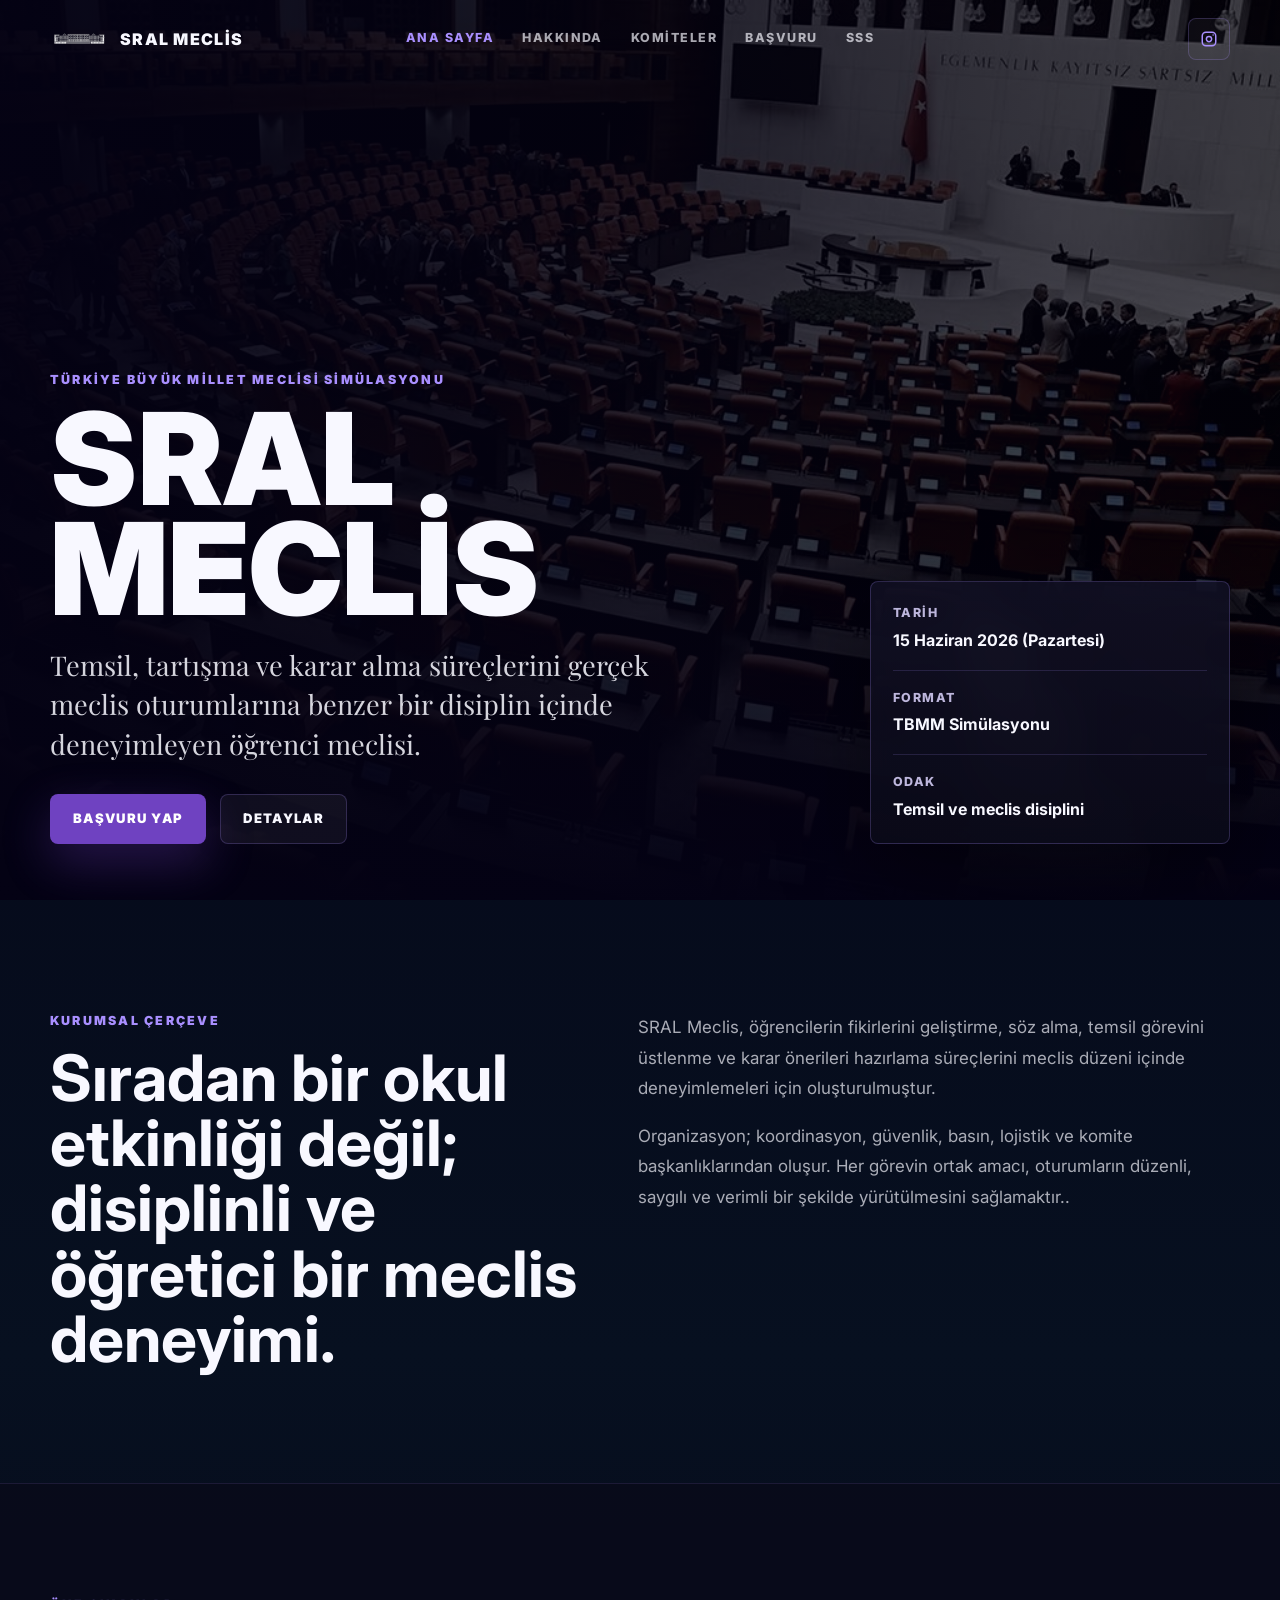
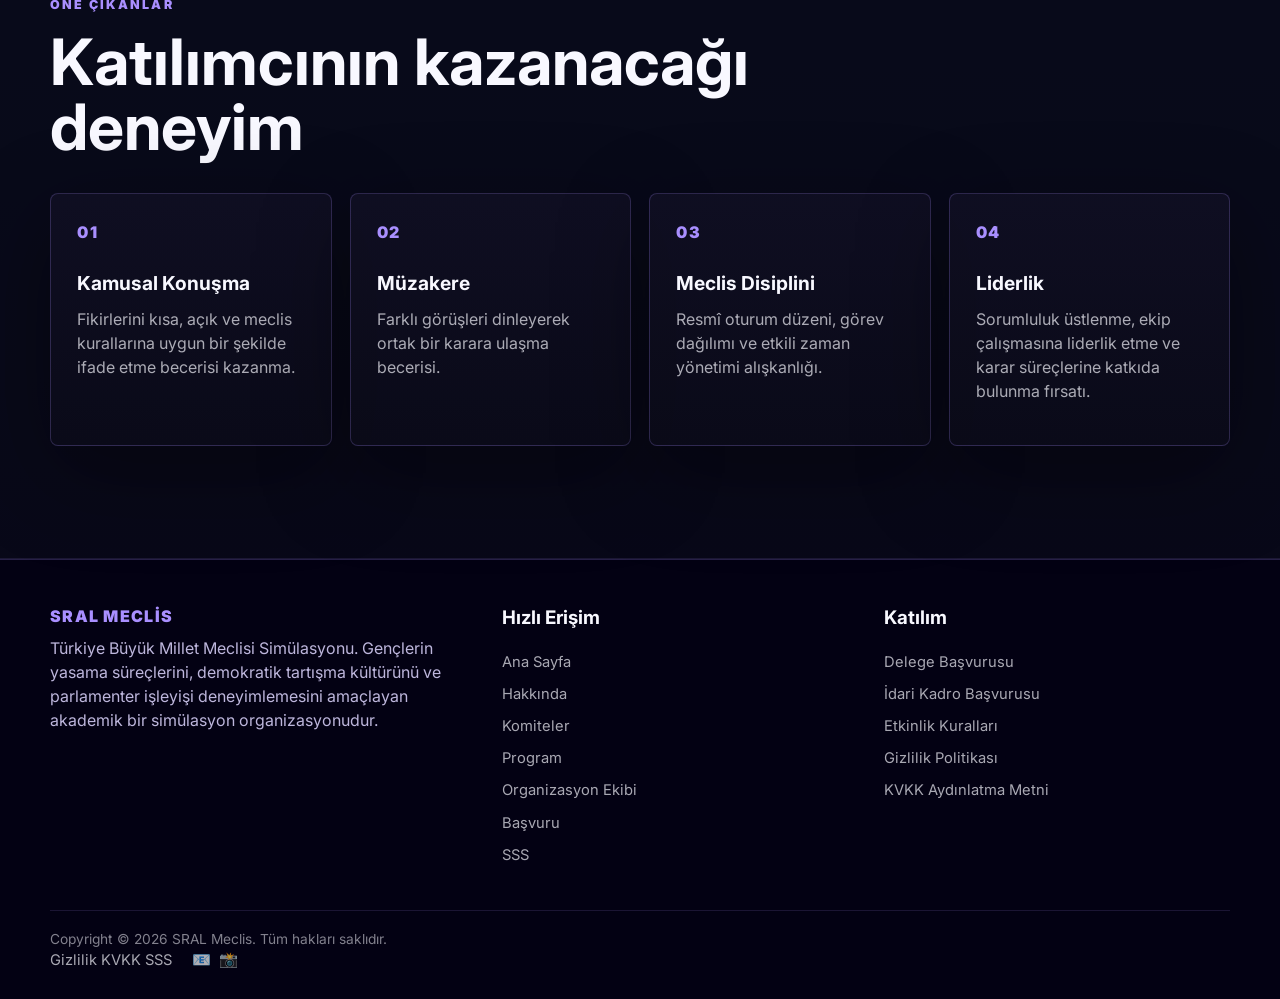
==== commit b8073d58: "form update" ====
--- a/index.html
+++ b/index.html
@@ -200,26 +200,7 @@
           </nav>
         </div>
 
-        <!-- İletişim -->
-        <div class="footer-section footer-contact">
-          <h3>İletişim</h3>
-
-          <a href="mailto:sralmeclis@gmail.com">
-            📧 sralmeclis@gmail.com
-          </a>
-
-          <a href="https://instagram.com/sralmeclis26" target="_blank" rel="noopener noreferrer">
-            📸 @sralmeclis26
-          </a>
-
-          <p>
-            📍 Seyhan, Adana
-          </p>
-
-          <p>
-            Türkiye Büyük Millet Meclisi Simülasyonu
-          </p>
-        </div>
+        <!-- İletişim (kaldırıldı - footer teması korunuyor) -->
 
       </div>
 
@@ -235,6 +216,10 @@
           <a href="/gizlilik/">Gizlilik</a>
           <a href="/kvkk/">KVKK</a>
           <a href="/sik-sorulan/">SSS</a>
+          <span class="footer-contacts-inline" aria-hidden="false">
+            <a href="mailto:sralmeclis@gmail.com" aria-label="E-posta">📧</a>
+            <a href="https://instagram.com/sralmeclis26" target="_blank" rel="noopener noreferrer" aria-label="Instagram">📸</a>
+          </span>
         </div>
       </div>
     </footer>
--- a/styles.css
+++ b/styles.css
@@ -965,6 +965,17 @@
   border-top: 1px solid rgba(169, 143, 255, 0.14);
   color: rgba(248, 248, 255, 0.52);
   font-size: 0.86rem;
+.footer-contacts-inline {
+  display: inline-flex;
+  gap: 0.5rem;
+  align-items: center;
+  margin-left: 1rem;
+}
+.footer-contacts-inline a {
+  font-size: 0.95rem;
+  line-height: 1;
+  text-decoration: none;
+}
 }
 
 .js .reveal {
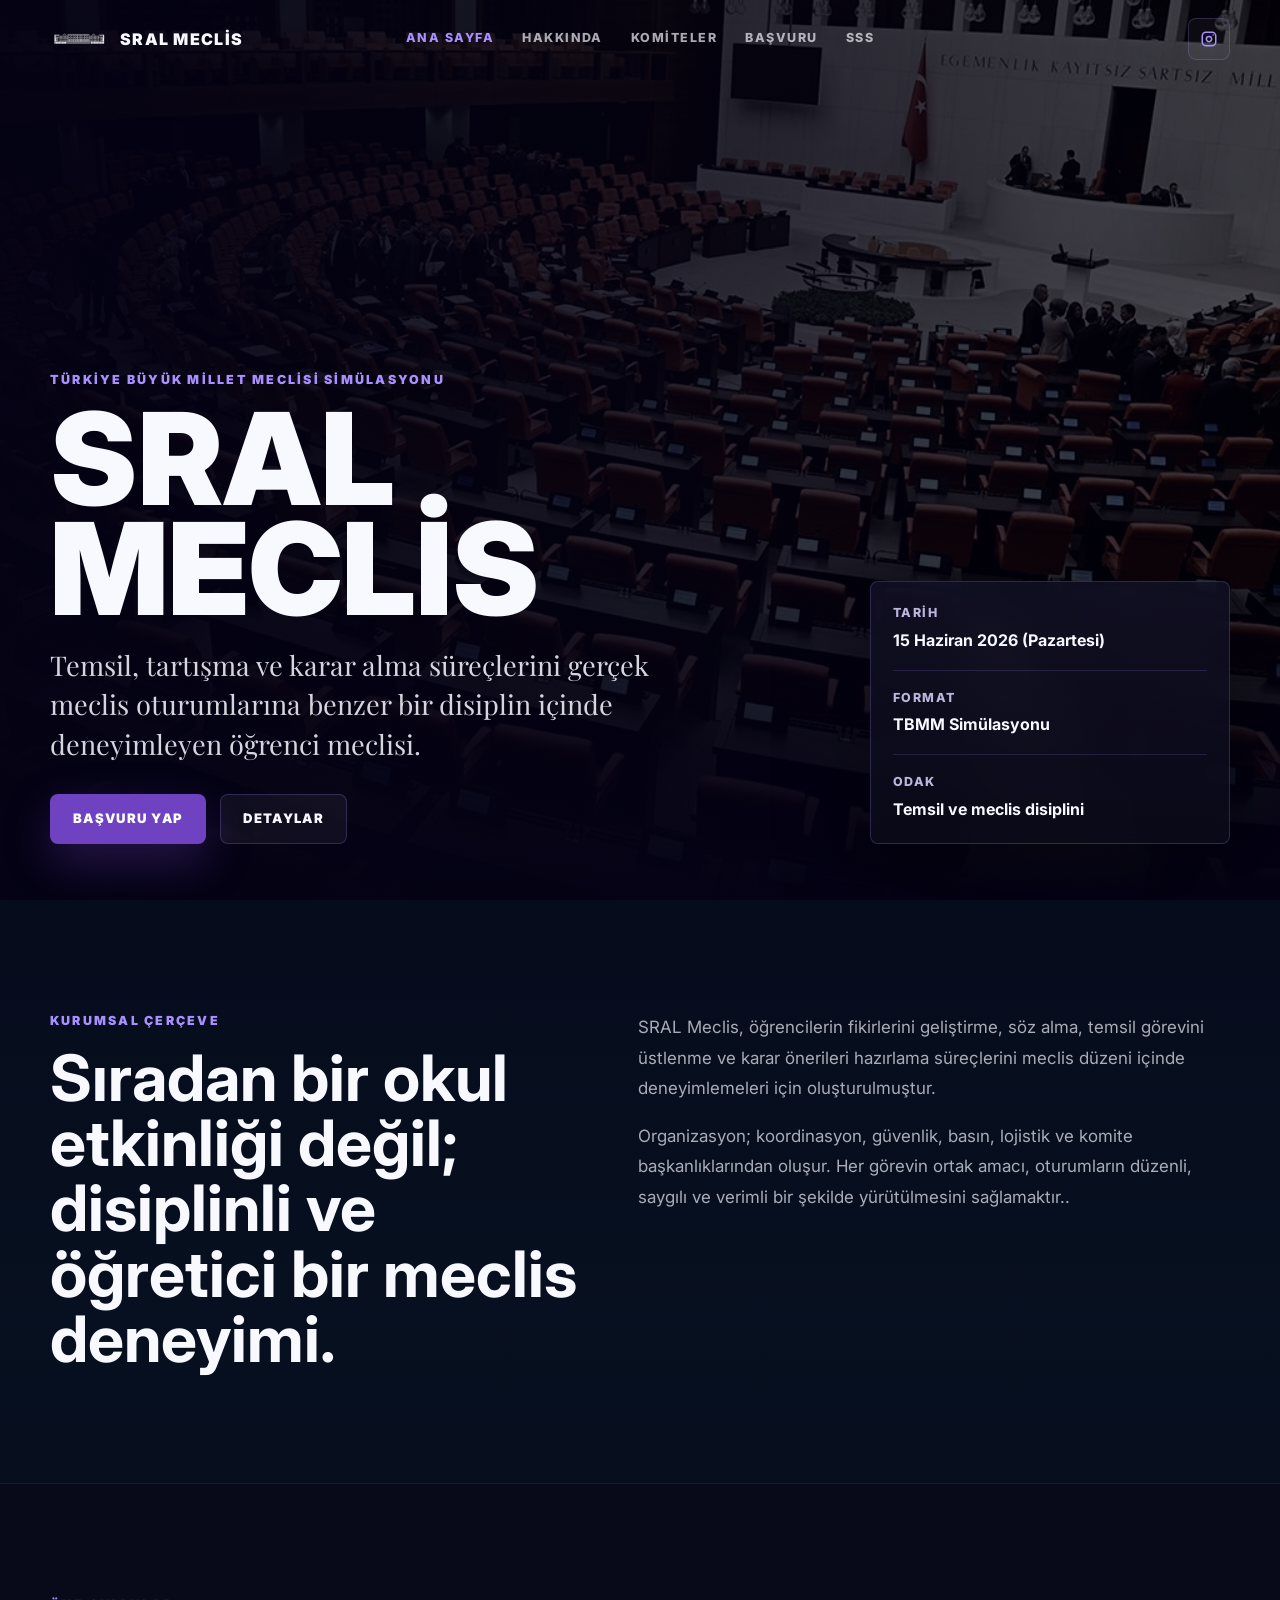
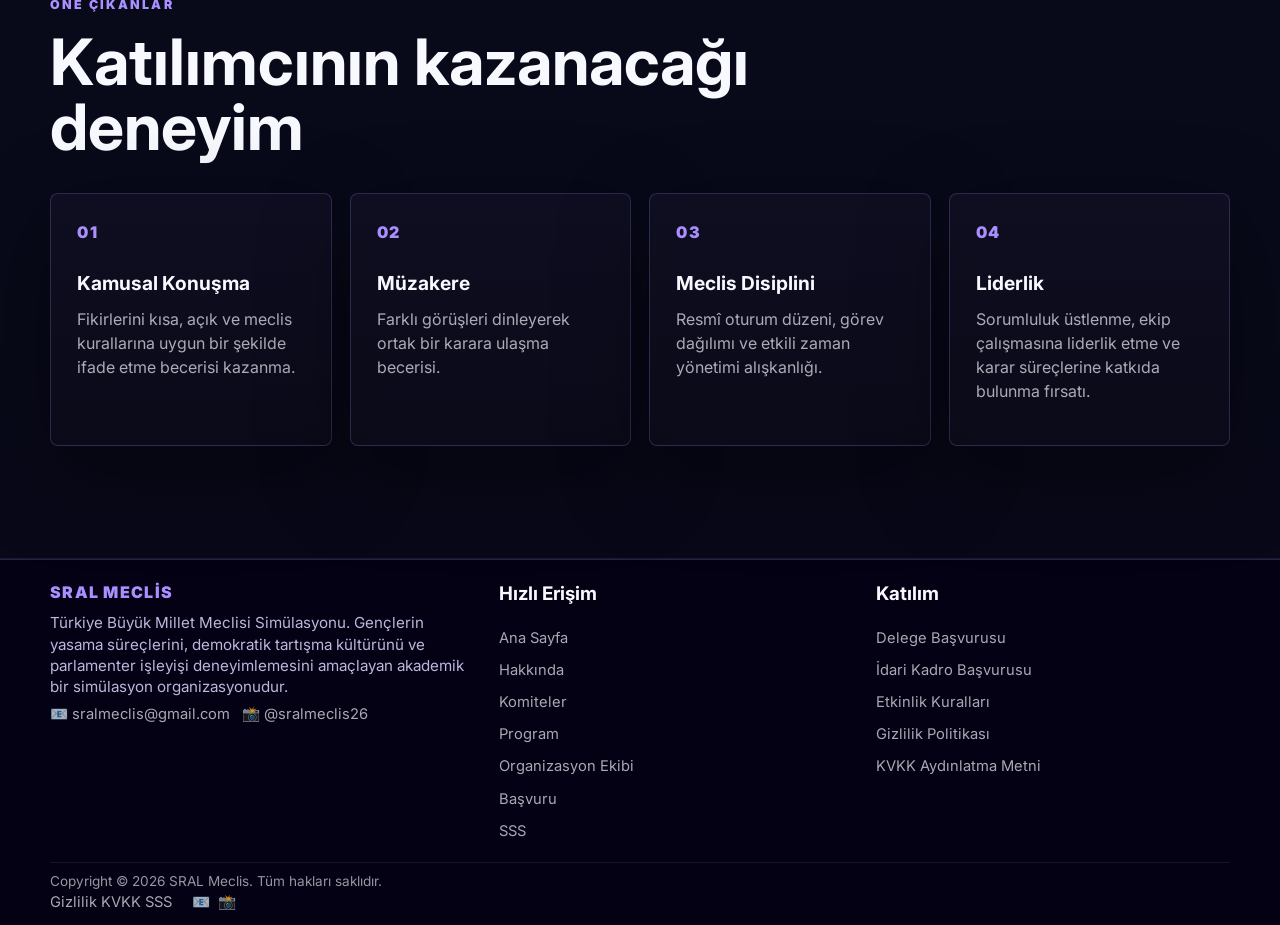
==== commit e88da8b9: "Footer: add description, compact contacts; shorten footer spacing" ====
--- a/index.html
+++ b/index.html
@@ -167,11 +167,15 @@
           <a class="footer-brand" href="/anasayfa/">
             SRAL Meclis
           </a>
-          <p>
+          <p class="footer-desc">
             Türkiye Büyük Millet Meclisi Simülasyonu. Gençlerin yasama süreçlerini,
             demokratik tartışma kültürünü ve parlamenter işleyişi deneyimlemesini
             amaçlayan akademik bir simülasyon organizasyonudur.
           </p>
+          <div class="footer-contact-lines">
+            <a href="mailto:sralmeclis@gmail.com">📧 sralmeclis@gmail.com</a>
+            <a href="https://instagram.com/sralmeclis26" target="_blank" rel="noopener noreferrer">📸 @sralmeclis26</a>
+          </div>
         </div>
 
         <!-- Hızlı Erişim -->
--- a/styles.css
+++ b/styles.css
@@ -924,10 +924,10 @@
 }
 
 .footer-grid {
-  padding: 44px 0;
+  padding: 20px 0;
   display: grid;
   grid-template-columns: 1.2fr 1fr 1fr;
-  gap: 36px;
+  gap: 24px;
 }
 
 .footer-brand {
@@ -942,6 +942,8 @@
 .site-footer p {
   margin-bottom: 0;
   color: var(--muted);
+  font-size: 0.95rem;
+  line-height: 1.4;
 }
 
 .site-footer nav,
@@ -961,10 +963,12 @@
 }
 
 .footer-bottom {
-  padding: 18px 0 28px;
-  border-top: 1px solid rgba(169, 143, 255, 0.14);
-  color: rgba(248, 248, 255, 0.52);
-  font-size: 0.86rem;
+  padding: 8px 0 12px;
+  border-top: 1px solid rgba(169, 143, 255, 0.12);
+  color: rgba(248, 248, 255, 0.6);
+  font-size: 0.85rem;
+}
+
 .footer-contacts-inline {
   display: inline-flex;
   gap: 0.5rem;
@@ -972,11 +976,25 @@
   margin-left: 1rem;
 }
 .footer-contacts-inline a {
-  font-size: 0.95rem;
+  font-size: 0.92rem;
   line-height: 1;
   text-decoration: none;
 }
-}
+
+.footer-desc {
+  margin: 0;
+  color: var(--muted);
+  font-size: 0.95rem;
+}
+
+.footer-contact-lines {
+  margin-top: 6px;
+  display: flex;
+  gap: 0.75rem;
+  align-items: center;
+  font-size: 0.95rem;
+}
+.footer-contact-lines a { text-decoration: none; color: inherit; }
 
 .js .reveal {
   opacity: 0;
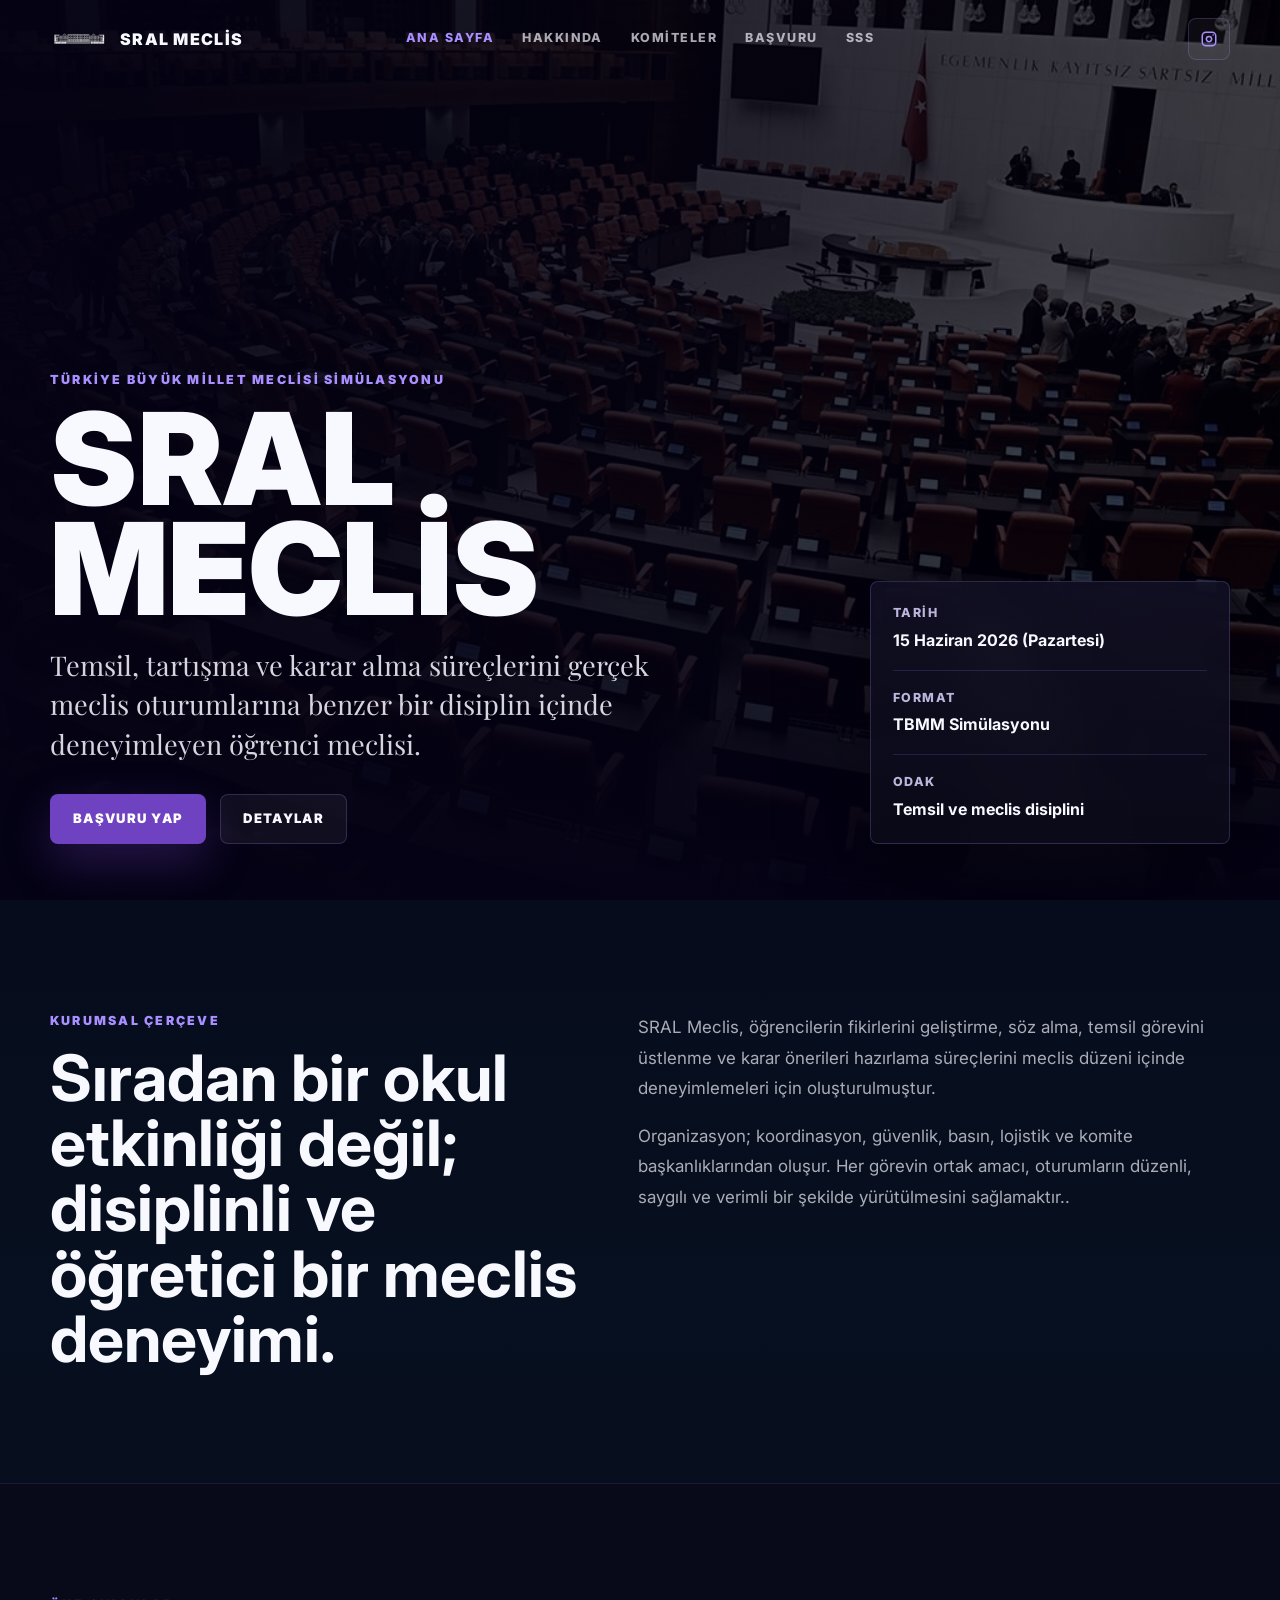
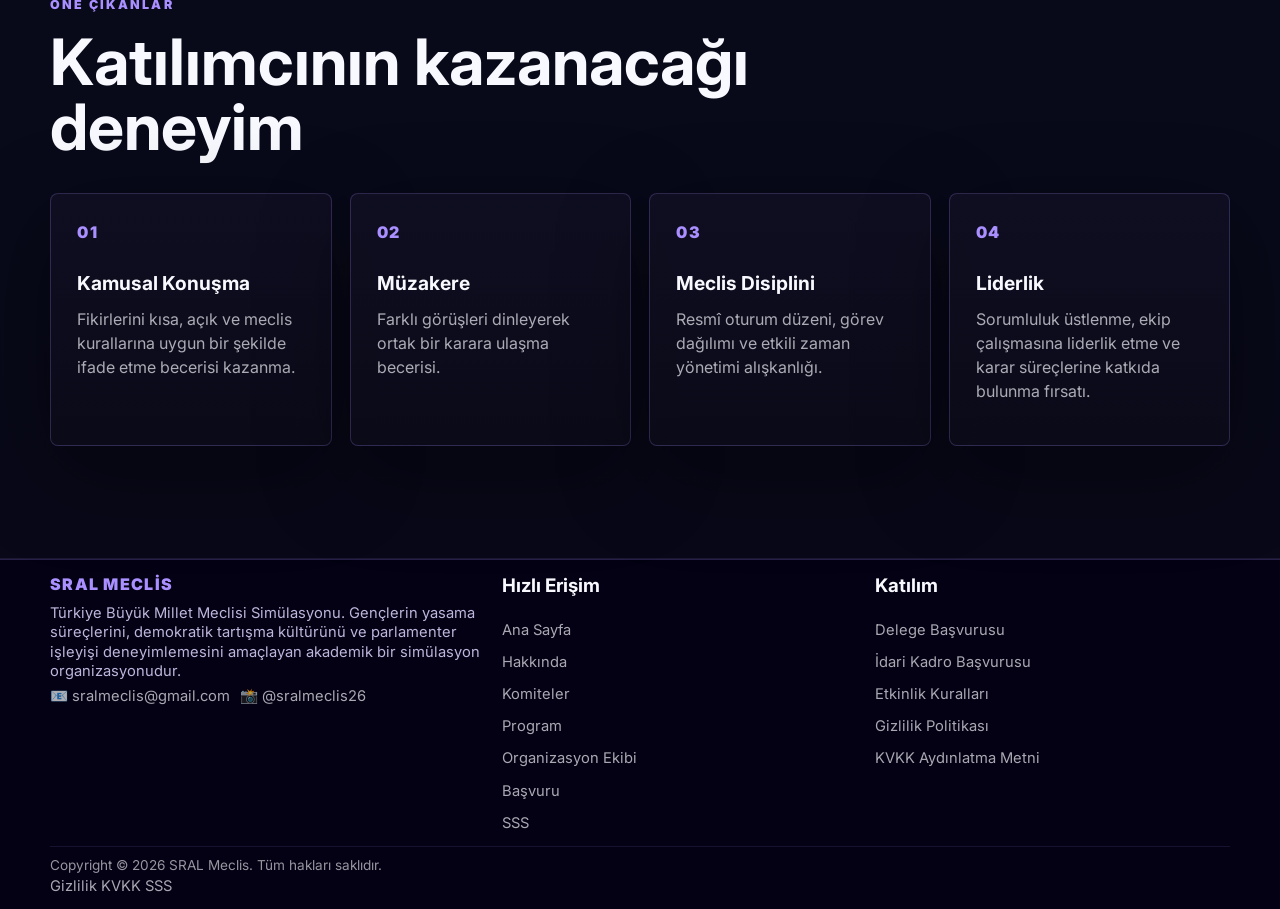
==== commit 4cadbedf: "Remove inline footer contact spans from all pages" ====
--- a/index.html
+++ b/index.html
@@ -220,10 +220,6 @@
           <a href="/gizlilik/">Gizlilik</a>
           <a href="/kvkk/">KVKK</a>
           <a href="/sik-sorulan/">SSS</a>
-          <span class="footer-contacts-inline" aria-hidden="false">
-            <a href="mailto:sralmeclis@gmail.com" aria-label="E-posta">📧</a>
-            <a href="https://instagram.com/sralmeclis26" target="_blank" rel="noopener noreferrer" aria-label="Instagram">📸</a>
-          </span>
         </div>
       </div>
     </footer>
--- a/styles.css
+++ b/styles.css
@@ -924,10 +924,10 @@
 }
 
 .footer-grid {
-  padding: 20px 0;
-  display: grid;
-  grid-template-columns: 1.2fr 1fr 1fr;
-  gap: 24px;
+  padding: 12px 0;
+  display: grid;
+  grid-template-columns: 1.1fr 0.9fr 0.9fr;
+  gap: 18px;
 }
 
 .footer-brand {
@@ -942,8 +942,8 @@
 .site-footer p {
   margin-bottom: 0;
   color: var(--muted);
-  font-size: 0.95rem;
-  line-height: 1.4;
+  font-size: 0.92rem;
+  line-height: 1.3;
 }
 
 .site-footer nav,
@@ -984,15 +984,15 @@
 .footer-desc {
   margin: 0;
   color: var(--muted);
-  font-size: 0.95rem;
+  font-size: 0.9rem;
 }
 
 .footer-contact-lines {
-  margin-top: 6px;
+  margin-top: 4px;
   display: flex;
-  gap: 0.75rem;
+  gap: 0.6rem;
   align-items: center;
-  font-size: 0.95rem;
+  font-size: 0.9rem;
 }
 .footer-contact-lines a { text-decoration: none; color: inherit; }
 
